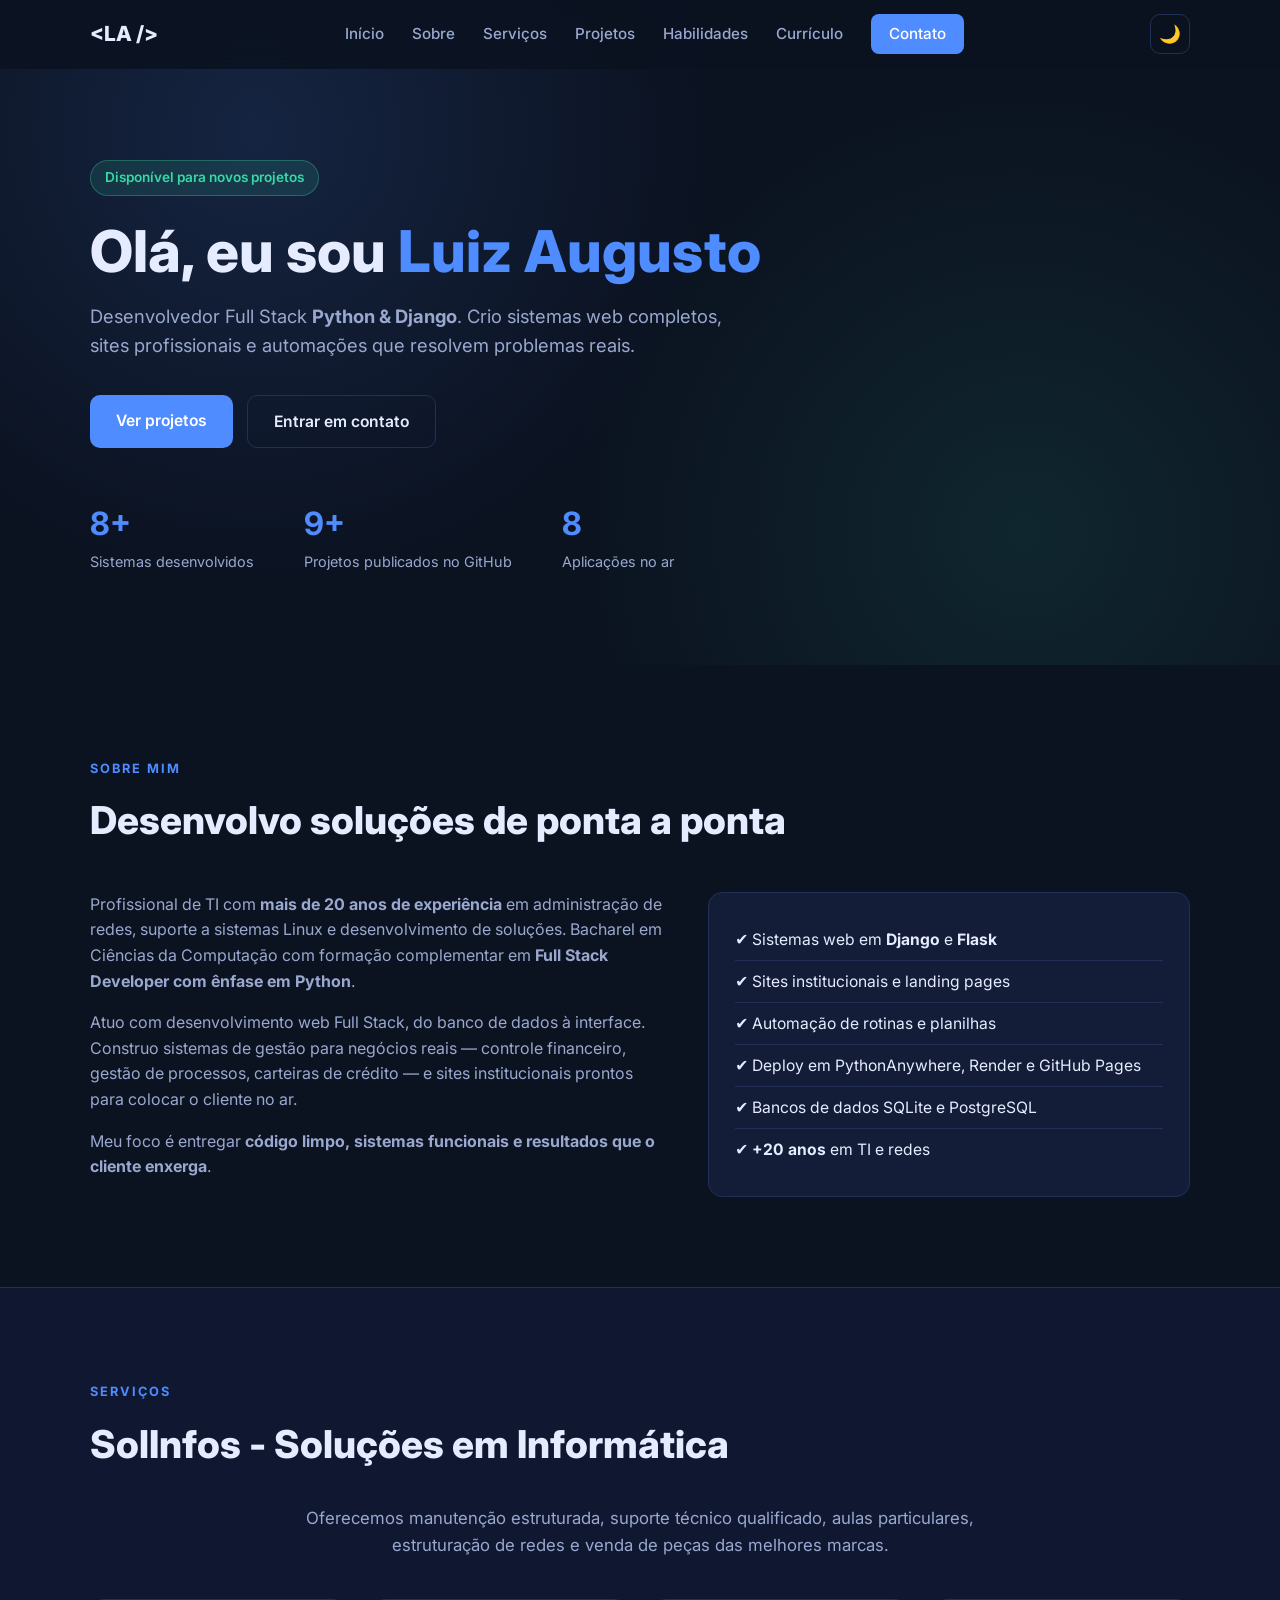
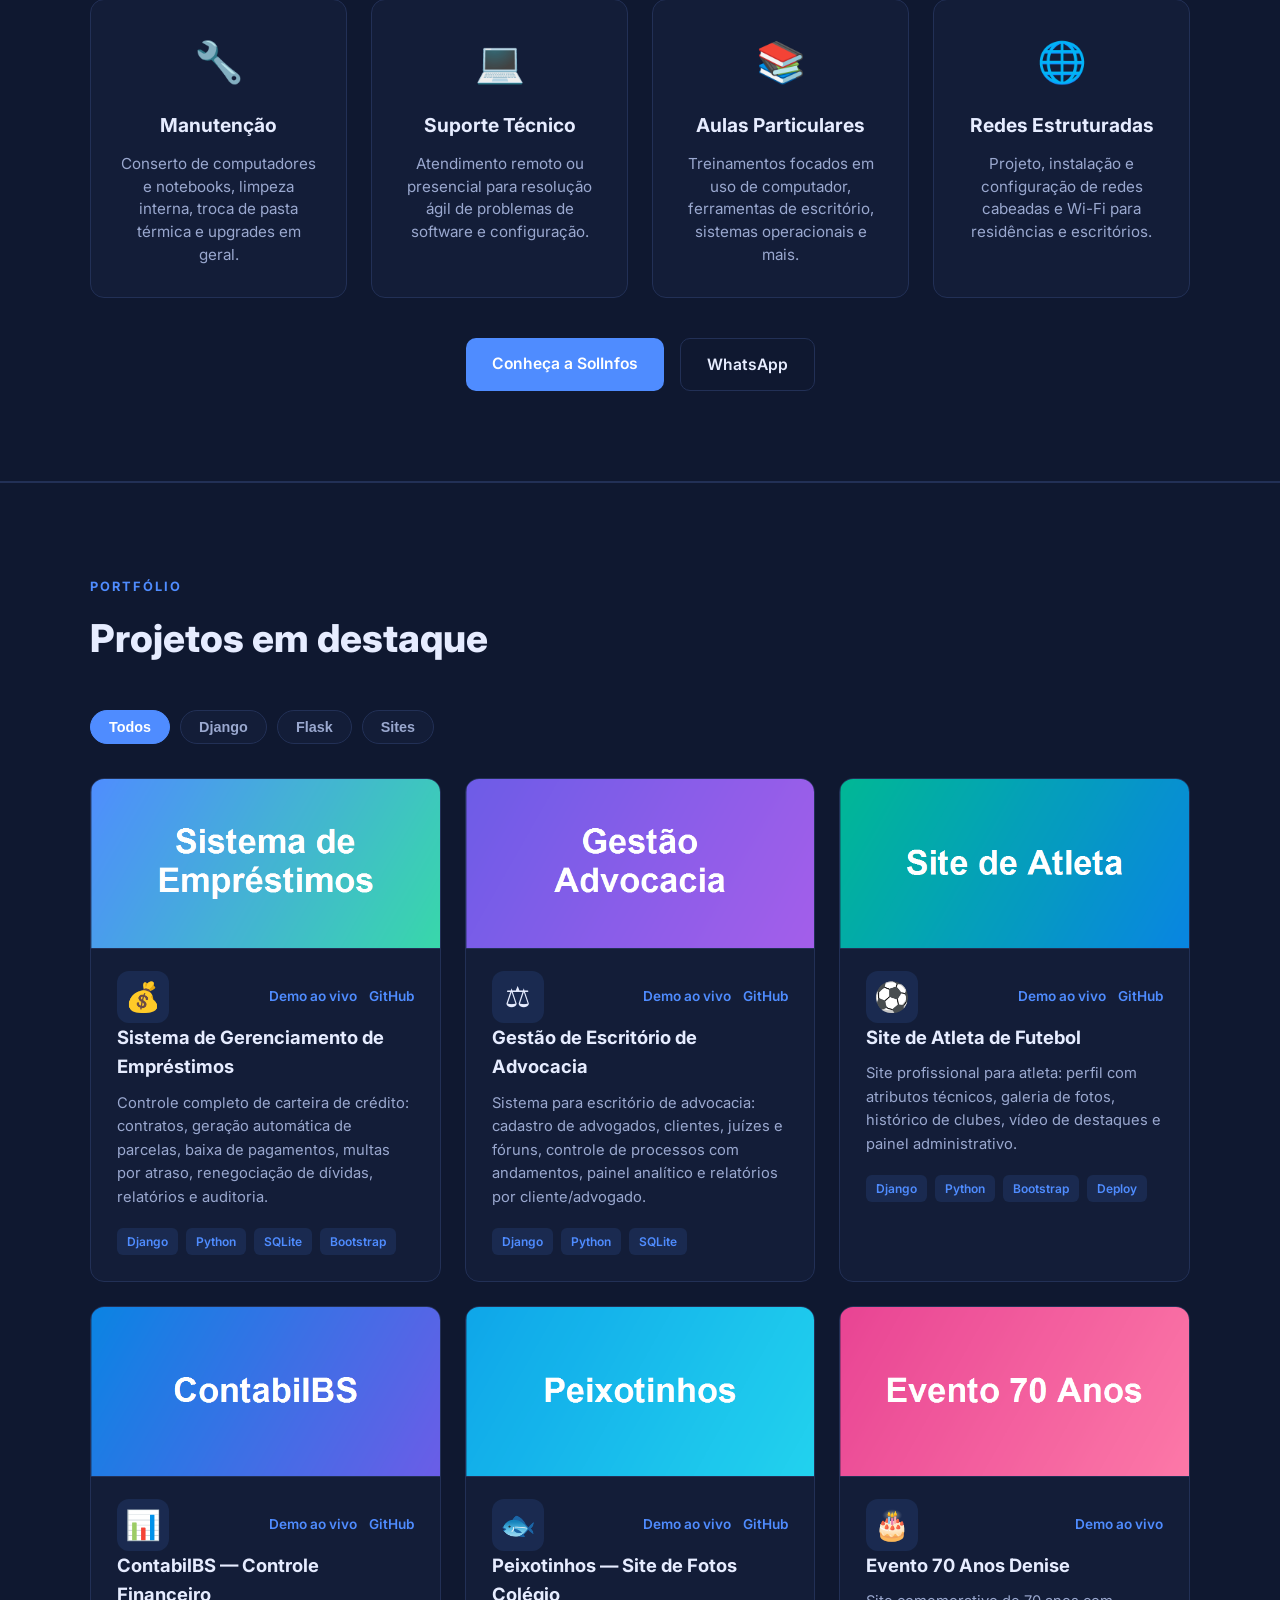
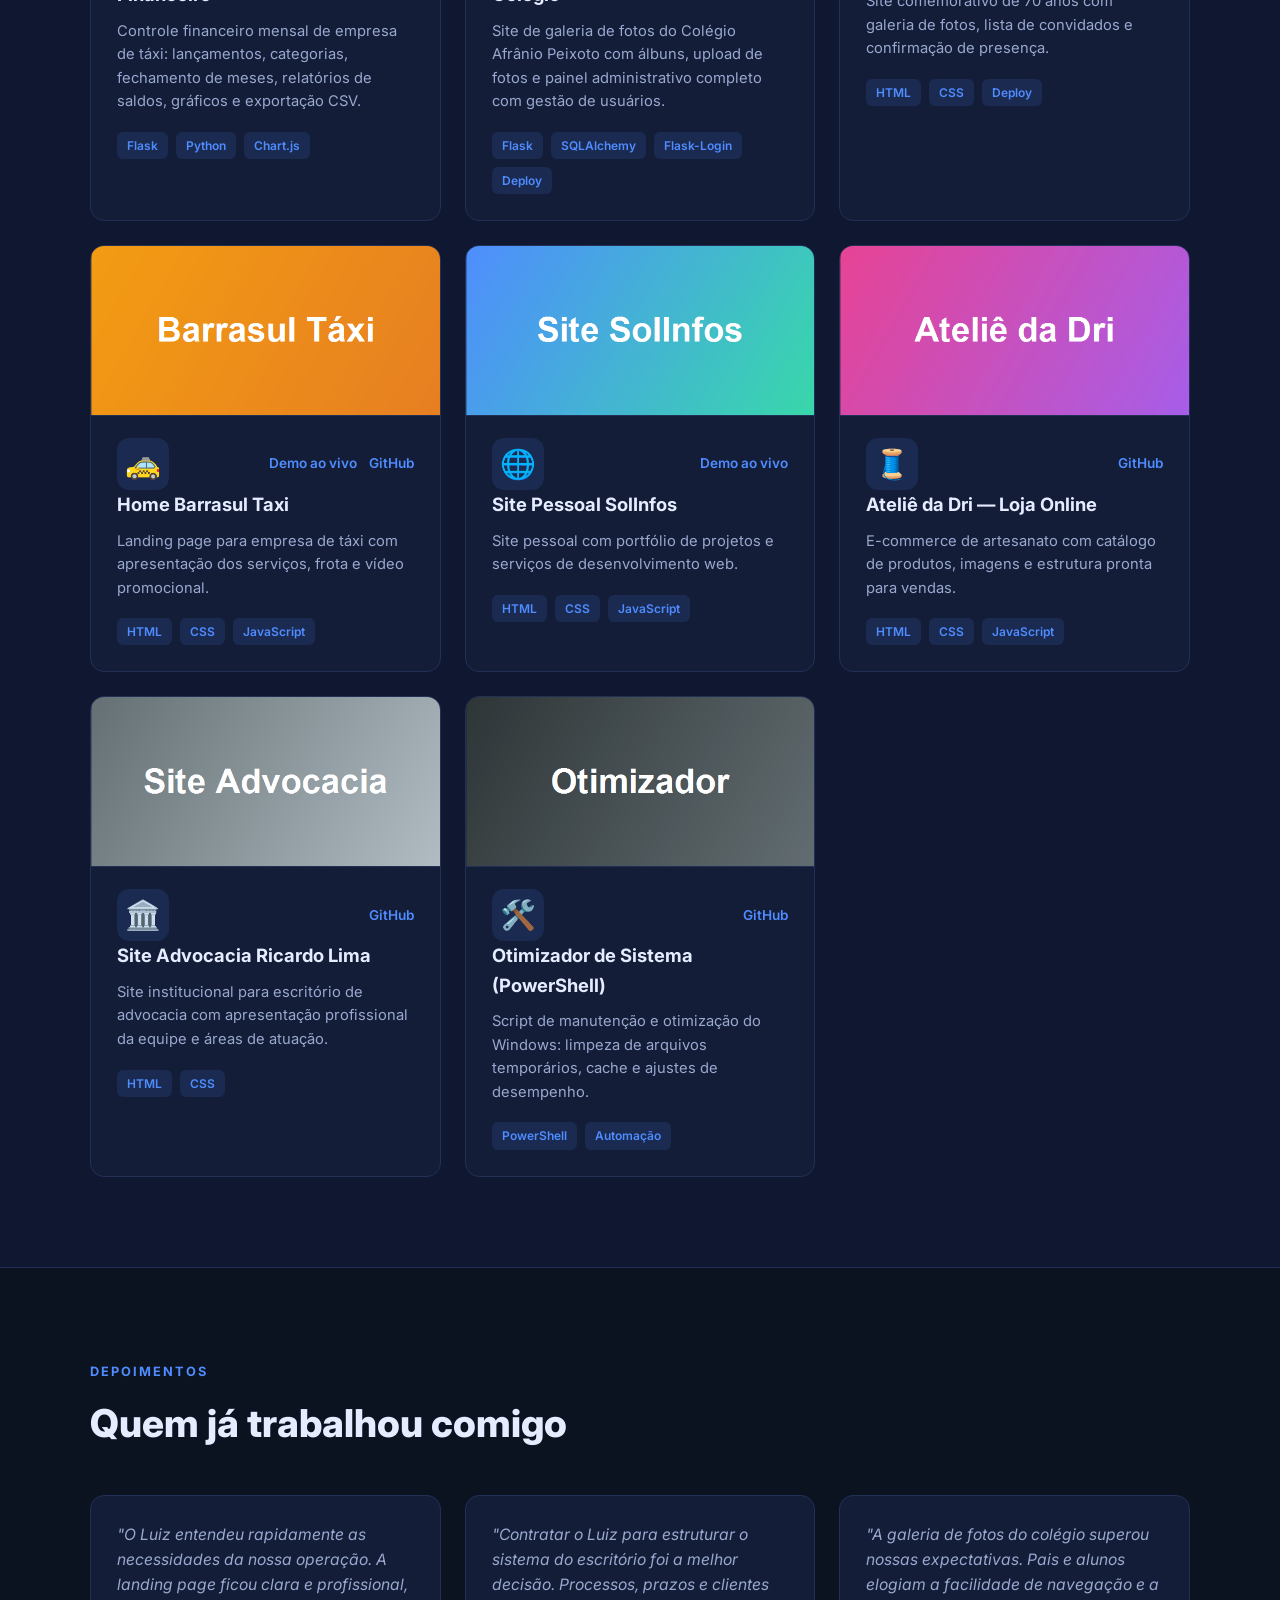
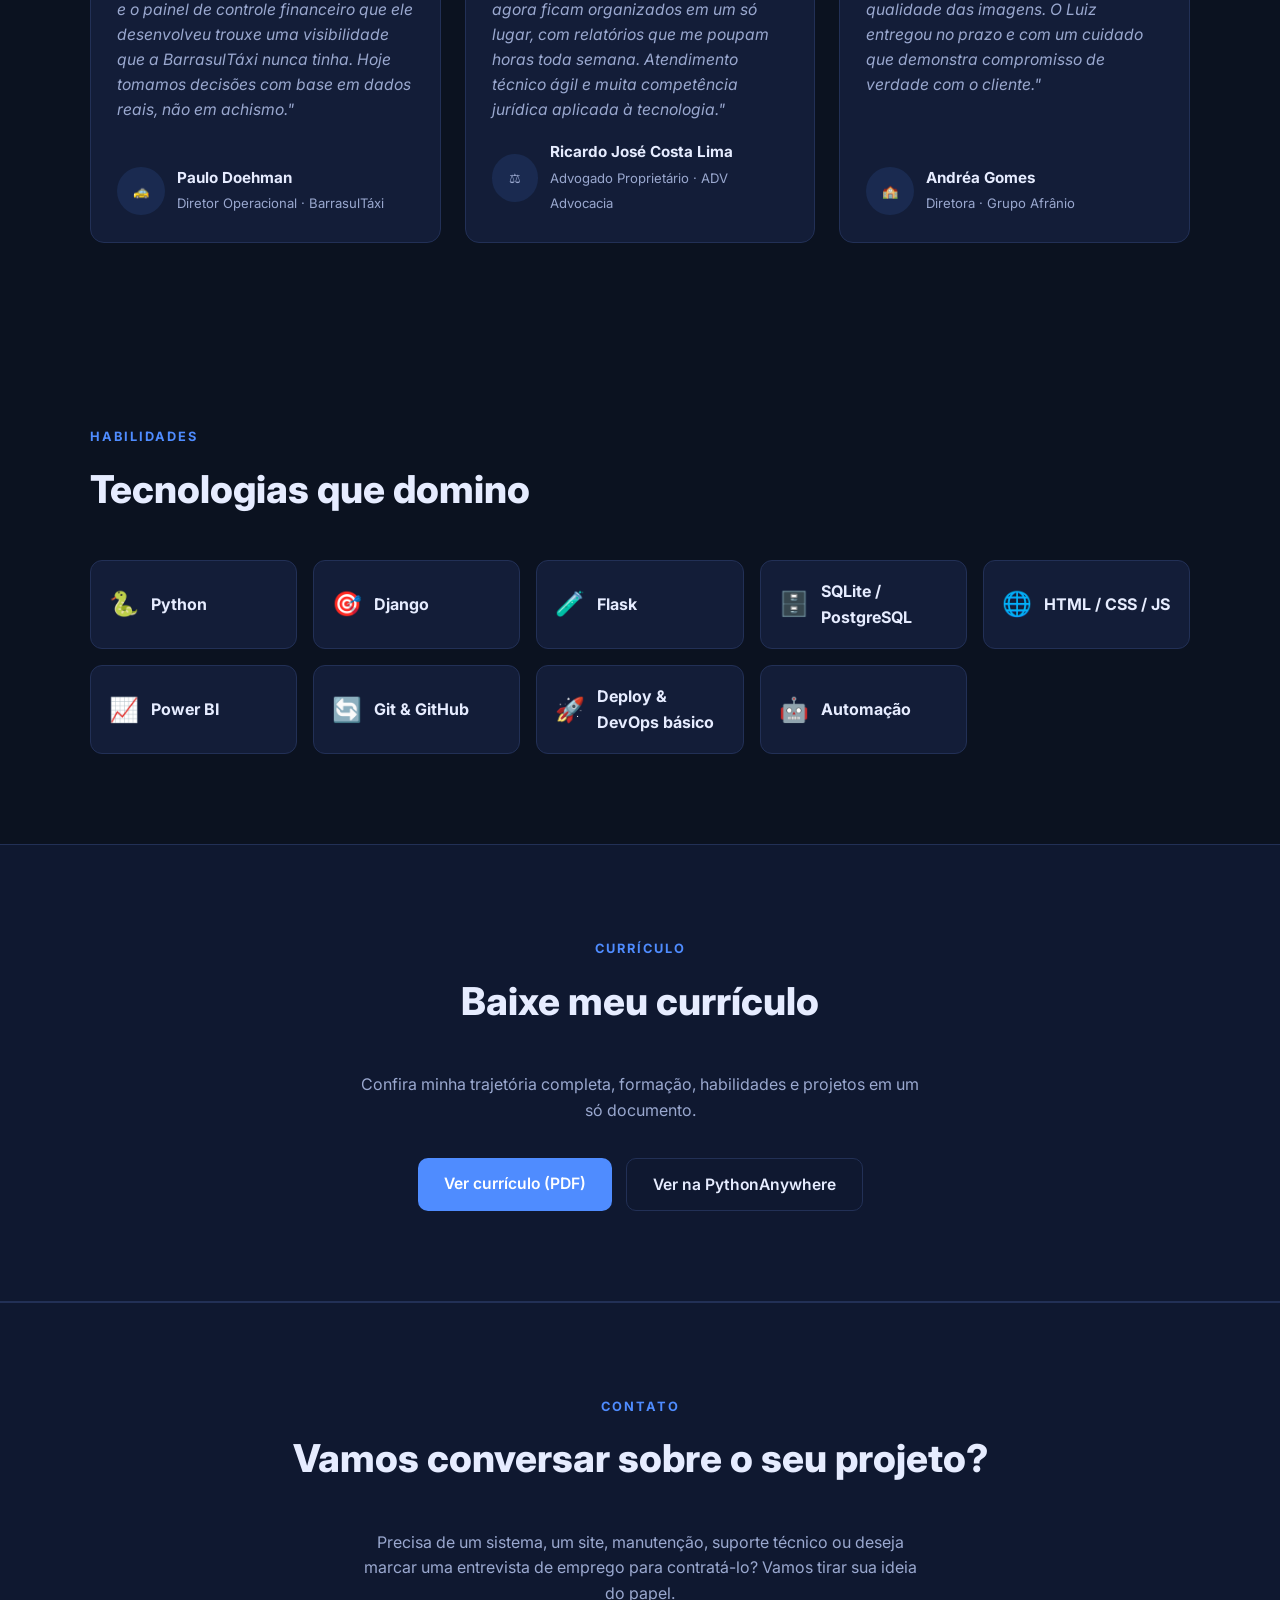
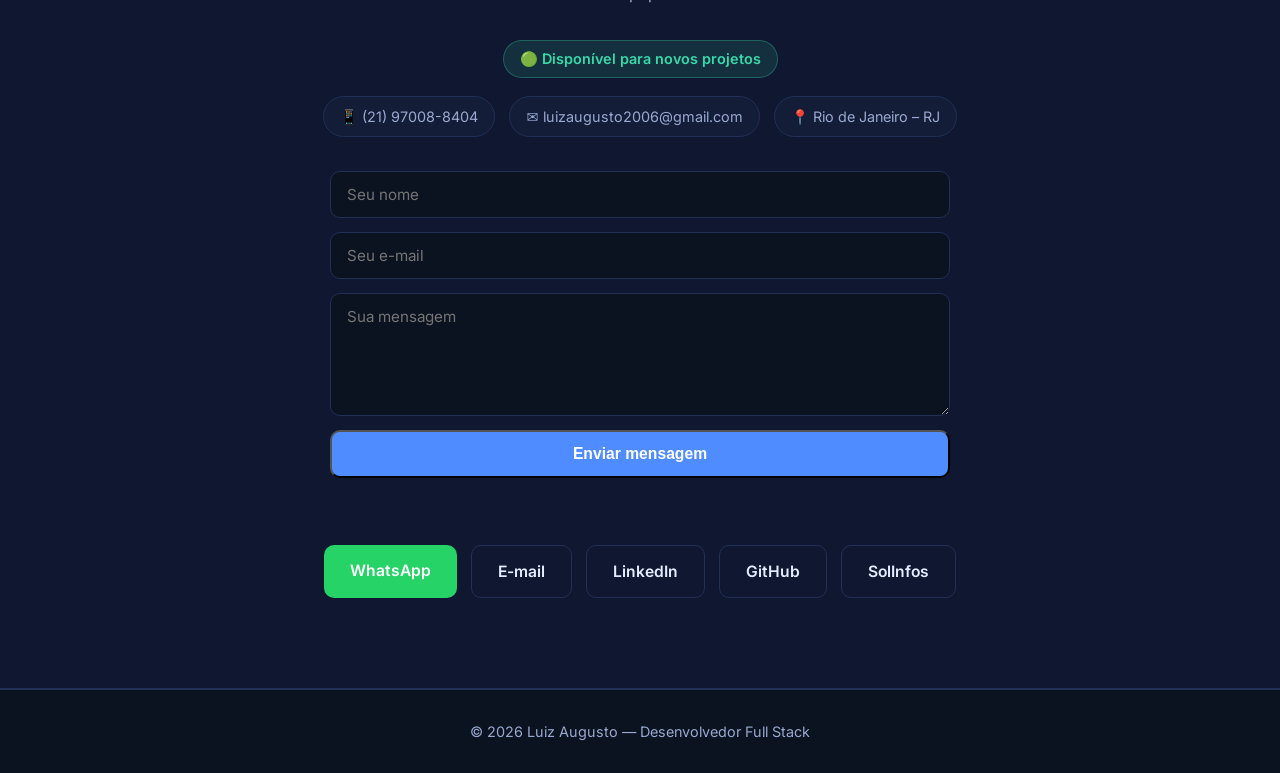
==== index.html @ 5a85da7b "Otimiza title com Portfolio e prepara meta de verificacao do Google" ====
﻿<!DOCTYPE html>
<html lang="pt-BR">
<head>
  <meta charset="UTF-8">
  <meta name="viewport" content="width=device-width, initial-scale=1.0">
  <title>Luiz Augusto — Portfólio | Desenvolvedor Full Stack</title>
  <meta name="description" content="Portfólio de Luiz Augusto, desenvolvedor Full Stack Python/Django. Sistemas web, sites e automação.">
  <meta name="theme-color" content="#0b1220">
  <meta name="google-site-verification" content="COLE_AQUI_SEU_CODIGO">
  <meta property="og:type" content="website">
  <meta property="og:title" content="Luiz Augusto — Desenvolvedor Full Stack">
  <meta property="og:description" content="Desenvolvedor Full Stack Python &amp; Django. Sistemas web, sites e automação.">
  <meta property="og:url" content="https://luizaugusto2006.github.io/">
  <meta property="og:image" content="https://luizaugusto2006.github.io/img/og-image.png">
  <meta property="og:image:width" content="1200">
  <meta property="og:image:height" content="630">
  <meta name="twitter:card" content="summary_large_image">
  <meta name="twitter:title" content="Luiz Augusto — Desenvolvedor Full Stack">
  <meta name="twitter:description" content="Desenvolvedor Full Stack Python &amp; Django. Sistemas web, sites e automação.">
  <meta name="twitter:image" content="https://luizaugusto2006.github.io/img/og-image.png">
  <link rel="preconnect" href="https://fonts.googleapis.com">
  <link rel="preconnect" href="https://fonts.gstatic.com" crossorigin>
  <link href="https://fonts.googleapis.com/css2?family=Inter:wght@400;500;600;700;800&display=swap" rel="stylesheet">
  <link rel="stylesheet" href="css/style.css">
  <link rel="icon" href="data:image/svg+xml,<svg xmlns='http://www.w3.org/2000/svg' viewBox='0 0 100 100'><text y='.9em' font-size='90'>👨‍💻</text></svg>">
  <script>
    (function () {
      document.documentElement.classList.add('js');
      var t = localStorage.getItem('tema');
      if (t === 'light') document.documentElement.setAttribute('data-theme', 'light');
    })();
  </script>
  <script type="application/ld+json">
  {
    "@context": "https://schema.org",
    "@type": "Person",
    "name": "Luiz Augusto",
    "jobTitle": "Desenvolvedor Full Stack Python/Django",
    "url": "https://luizaugusto2006.github.io/",
    "image": "https://luizaugusto2006.github.io/img/og-image.png",
    "email": "mailto:luizaugusto2006@gmail.com",
    "sameAs": [
      "https://github.com/luizaugusto2006",
      "https://www.linkedin.com/in/SEU_LINKEDIN",
      "https://www.solinfos.com.br"
    ],
    "description": "Desenvolvedor Full Stack Python/Django com mais de 20 anos de experiência em TI. Sistemas web, sites e automação."
  }
  </script>
</head>
<body>
  <a class="skip-link" href="#inicio">Pular para o conteúdo</a>

  <!-- NAVBAR -->
  <header class="navbar" id="navbar">
    <div class="container nav-inner">
      <a href="#inicio" class="logo">&lt;LA /&gt;</a>
      <nav class="nav-links" id="navLinks">
        <a href="#inicio">Início</a>
        <a href="#sobre">Sobre</a>
        <a href="#servicos">Serviços</a>
        <a href="#projetos">Projetos</a>
        <a href="#habilidades">Habilidades</a>
        <a href="#curriculo">Currículo</a>
        <a href="#contato" class="nav-cta">Contato</a>
      </nav>
        <button class="theme-toggle" id="themeToggle" aria-label="Alternar tema" title="Alternar tema claro/escuro">🌙</button>
        <button class="menu-toggle" id="menuToggle" aria-label="Abrir menu">
          <span></span><span></span><span></span>
        </button>
    </div>
  </header>

  <!-- HERO -->
  <section class="hero" id="inicio">
    <div class="container hero-inner">
      <div class="hero-badge">Disponível para novos projetos</div>
      <h1>Olá, eu sou <span class="highlight">Luiz Augusto</span></h1>
      <p class="hero-sub">Desenvolvedor Full Stack <strong>Python &amp; Django</strong>. Crio sistemas web completos, sites profissionais e automações que resolvem problemas reais.</p>
      <div class="hero-actions">
        <a href="#projetos" class="btn btn-primary">Ver projetos</a>
        <a href="#contato" class="btn btn-outline">Entrar em contato</a>
      </div>
      <div class="hero-stats">
        <div class="stat"><strong>8+</strong><span>Sistemas desenvolvidos</span></div>
        <div class="stat"><strong>9+</strong><span>Projetos publicados no GitHub</span></div>
        <div class="stat"><strong>8</strong><span>Aplicações no ar</span></div>
      </div>
    </div>
  </section>

  <!-- SOBRE -->
  <section class="section reveal" id="sobre">
    <div class="container">
      <span class="section-tag">Sobre mim</span>
      <h2 class="section-title">Desenvolvo soluções de ponta a ponta</h2>
      <div class="sobre-grid">
        <div>
          <p>Profissional de TI com <strong>mais de 20 anos de experiência</strong> em administração de redes, suporte a sistemas Linux e desenvolvimento de soluções. Bacharel em Ciências da Computação com formação complementar em <strong>Full Stack Developer com ênfase em Python</strong>.</p>
          <p>Atuo com desenvolvimento web Full Stack, do banco de dados à interface. Construo sistemas de gestão para negócios reais — controle financeiro, gestão de processos, carteiras de crédito — e sites institucionais prontos para colocar o cliente no ar.</p>
          <p>Meu foco é entregar <strong>código limpo, sistemas funcionais e resultados que o cliente enxerga</strong>.</p>
        </div>
        <ul class="sobre-lista">
          <li>✔️ Sistemas web em <strong>Django</strong> e <strong>Flask</strong></li>
          <li>✔️ Sites institucionais e landing pages</li>
          <li>✔️ Automação de rotinas e planilhas</li>
          <li>✔️ Deploy em PythonAnywhere, Render e GitHub Pages</li>
          <li>✔️ Bancos de dados SQLite e PostgreSQL</li>
          <li>✔️ <strong>+20 anos</strong> em TI e redes</li>
        </ul>
      </div>
    </div>
  </section>

  <!-- SERVIÇOS -->
  <section class="section section-dark reveal" id="servicos">
    <div class="container">
      <span class="section-tag">Serviços</span>
      <h2 class="section-title">SolInfos - Soluções em Informática</h2>
      <p class="servicos-subtitle">Oferecemos manutenção estruturada, suporte técnico qualificado, aulas particulares, estruturação de redes e venda de peças das melhores marcas.</p>
      <div class="servicos-grid">
        <div class="servico-card">
          <span class="servico-icon">🔧</span>
          <h3>Manutenção</h3>
          <p>Conserto de computadores e notebooks, limpeza interna, troca de pasta térmica e upgrades em geral.</p>
        </div>
        <div class="servico-card">
          <span class="servico-icon">💻</span>
          <h3>Suporte Técnico</h3>
          <p>Atendimento remoto ou presencial para resolução ágil de problemas de software e configuração.</p>
        </div>
        <div class="servico-card">
          <span class="servico-icon">📚</span>
          <h3>Aulas Particulares</h3>
          <p>Treinamentos focados em uso de computador, ferramentas de escritório, sistemas operacionais e mais.</p>
        </div>
        <div class="servico-card">
          <span class="servico-icon">🌐</span>
          <h3>Redes Estruturadas</h3>
          <p>Projeto, instalação e configuração de redes cabeadas e Wi-Fi para residências e escritórios.</p>
        </div>
      </div>
      <div class="servicos-cta">
        <a href="https://www.solinfos.com.br" target="_blank" rel="noopener" class="btn btn-primary">Conheça a SolInfos</a>
        <a href="https://wa.me/5521970088404" target="_blank" rel="noopener" class="btn btn-outline">WhatsApp</a>
      </div>
    </div>
  </section>

  <!-- PROJETOS -->
  <section class="section section-dark reveal" id="projetos">
    <div class="container">
      <span class="section-tag">Portfólio</span>
      <h2 class="section-title">Projetos em destaque</h2>
      <div class="filtros" id="filtros">
        <button class="filtro ativo" data-filtro="todos">Todos</button>
        <button class="filtro" data-filtro="django">Django</button>
        <button class="filtro" data-filtro="flask">Flask</button>
        <button class="filtro" data-filtro="site">Sites</button>
      </div>

      <div class="projetos-grid">

        <article class="card" data-categorias="django">
          <img class="card-thumb" src="img/projetos/emprestimos.png" alt="Sistema de Gerenciamento de Empréstimos" loading="lazy">
          <div class="card-top">
            <span class="card-icon">💰</span>
            <div class="card-links">
              <a href="http://solinfos.pythonanywhere.com/" target="_blank" rel="noopener" title="Ver no ar">Demo ao vivo</a>
              <a href="https://github.com/luizaugusto2006/sistema_emprestimos" target="_blank" rel="noopener" title="GitHub">GitHub</a>
            </div>
          </div>
          <h3>Sistema de Gerenciamento de Empréstimos</h3>
          <p>Controle completo de carteira de crédito: contratos, geração automática de parcelas, baixa de pagamentos, multas por atraso, renegociação de dívidas, relatórios e auditoria.</p>
          <div class="tags"><span>Django</span><span>Python</span><span>SQLite</span><span>Bootstrap</span></div>
        </article>

        <article class="card" data-categorias="django">
          <img class="card-thumb" src="img/projetos/adv.png" alt="Gestão de Escritório de Advocacia" loading="lazy">
          <div class="card-top">
            <span class="card-icon">⚖️</span>
            <div class="card-links">
              <a href="https://advrl.pythonanywhere.com/dashboard/" target="_blank" rel="noopener" title="Ver no ar">Demo ao vivo</a>
              <a href="https://github.com/luizaugusto2006/Adv-RicardoLima" target="_blank" rel="noopener" title="GitHub">GitHub</a>
            </div>
          </div>
          <h3>Gestão de Escritório de Advocacia</h3>
          <p>Sistema para escritório de advocacia: cadastro de advogados, clientes, juízes e fóruns, controle de processos com andamentos, painel analítico e relatórios por cliente/advogado.</p>
          <div class="tags"><span>Django</span><span>Python</span><span>SQLite</span></div>
        </article>

        <article class="card" data-categorias="django site">
          <img class="card-thumb" src="img/projetos/atleta.png" alt="Site de Atleta de Futebol" loading="lazy">
          <div class="card-top">
            <span class="card-icon">⚽</span>
            <div class="card-links">
              <a href="https://luizatleta.pythonanywhere.com/" target="_blank" rel="noopener" title="Ver no ar">Demo ao vivo</a>
              <a href="https://github.com/luizaugusto2006/site_atleta" target="_blank" rel="noopener" title="GitHub">GitHub</a>
            </div>
          </div>
          <h3>Site de Atleta de Futebol</h3>
          <p>Site profissional para atleta: perfil com atributos técnicos, galeria de fotos, histórico de clubes, vídeo de destaques e painel administrativo.</p>
          <div class="tags"><span>Django</span><span>Python</span><span>Bootstrap</span><span>Deploy</span></div>
        </article>

        <article class="card" data-categorias="flask">
          <img class="card-thumb" src="img/projetos/contabilbs.png" alt="ContabilBS — Controle Financeiro" loading="lazy">
          <div class="card-top">
            <span class="card-icon">📊</span>
            <div class="card-links">
              <a href="https://barrasultaxi.pythonanywhere.com/" target="_blank" rel="noopener" title="Ver no ar">Demo ao vivo</a>
              <a href="https://github.com/luizaugusto2006/ContabilBS" target="_blank" rel="noopener" title="GitHub">GitHub</a>
            </div>
          </div>
          <h3>ContabilBS — Controle Financeiro</h3>
          <p>Controle financeiro mensal de empresa de táxi: lançamentos, categorias, fechamento de meses, relatórios de saldos, gráficos e exportação CSV.</p>
          <div class="tags"><span>Flask</span><span>Python</span><span>Chart.js</span></div>
        </article>

        <article class="card" data-categorias="flask site">
          <img class="card-thumb" src="img/projetos/peixotinhos.png" alt="Peixotinhos — Site de Fotos do Colégio" loading="lazy">
          <div class="card-top">
            <span class="card-icon">🐟</span>
            <div class="card-links">
              <a href="https://peixotinhos.pythonanywhere.com" target="_blank" rel="noopener" title="Ver no ar">Demo ao vivo</a>
              <a href="https://github.com/luizaugusto2006/Peixotinhos" target="_blank" rel="noopener" title="GitHub">GitHub</a>
            </div>
          </div>
          <h3>Peixotinhos — Site de Fotos Colégio</h3>
          <p>Site de galeria de fotos do Colégio Afrânio Peixoto com álbuns, upload de fotos e painel administrativo completo com gestão de usuários.</p>
          <div class="tags"><span>Flask</span><span>SQLAlchemy</span><span>Flask-Login</span><span>Deploy</span></div>
        </article>

        <article class="card" data-categorias="site">
          <img class="card-thumb" src="img/projetos/denise.png" alt="Evento 70 Anos Denise" loading="lazy">
          <div class="card-top">
            <span class="card-icon">🎂</span>
            <div class="card-links">
              <a href="https://denise70anos.pythonanywhere.com" target="_blank" rel="noopener" title="Ver no ar">Demo ao vivo</a>
            </div>
          </div>
          <h3>Evento 70 Anos Denise</h3>
          <p>Site comemorativo de 70 anos com galeria de fotos, lista de convidados e confirmação de presença.</p>
          <div class="tags"><span>HTML</span><span>CSS</span><span>Deploy</span></div>
        </article>

        <article class="card" data-categorias="site">
          <img class="card-thumb" src="img/projetos/barrasul.png" alt="Home Barrasul Taxi" loading="lazy">
          <div class="card-top">
            <span class="card-icon">🚕</span>
            <div class="card-links">
              <a href="https://www.barrasultaxi.com.br" target="_blank" rel="noopener" title="Ver no ar">Demo ao vivo</a>
              <a href="https://github.com/luizaugusto2006/Home-Barrasul" target="_blank" rel="noopener" title="GitHub">GitHub</a>
            </div>
          </div>
          <h3>Home Barrasul Taxi</h3>
          <p>Landing page para empresa de táxi com apresentação dos serviços, frota e vídeo promocional.</p>
          <div class="tags"><span>HTML</span><span>CSS</span><span>JavaScript</span></div>
        </article>

        <article class="card" data-categorias="site">
          <img class="card-thumb" src="img/projetos/solinfos.png" alt="Site Pessoal SolInfos" loading="lazy">
          <div class="card-top">
            <span class="card-icon">🌐</span>
            <div class="card-links">
              <a href="https://www.solinfos.com.br" target="_blank" rel="noopener" title="Ver no ar">Demo ao vivo</a>
            </div>
          </div>
          <h3>Site Pessoal SolInfos</h3>
          <p>Site pessoal com portfólio de projetos e serviços de desenvolvimento web.</p>
          <div class="tags"><span>HTML</span><span>CSS</span><span>JavaScript</span></div>
        </article>

        <article class="card" data-categorias="site">
          <img class="card-thumb" src="img/projetos/atelie.png" alt="Ateliê da Dri — Loja Online" loading="lazy">
          <div class="card-top">
            <span class="card-icon">🧵</span>
            <div class="card-links">
              <a href="https://github.com/luizaugusto2006/Atelie-da-Dri" target="_blank" rel="noopener" title="GitHub">GitHub</a>
            </div>
          </div>
          <h3>Ateliê da Dri — Loja Online</h3>
          <p>E-commerce de artesanato com catálogo de produtos, imagens e estrutura pronta para vendas.</p>
          <div class="tags"><span>HTML</span><span>CSS</span><span>JavaScript</span></div>
        </article>

        <article class="card" data-categorias="site">
          <img class="card-thumb" src="img/projetos/advocacia-site.png" alt="Site Advocacia Ricardo Lima" loading="lazy">
          <div class="card-top">
            <span class="card-icon">🏛️</span>
            <div class="card-links">
              <a href="https://github.com/luizaugusto2006/Site-Advocacia" target="_blank" rel="noopener" title="GitHub">GitHub</a>
            </div>
          </div>
          <h3>Site Advocacia Ricardo Lima</h3>
          <p>Site institucional para escritório de advocacia com apresentação profissional da equipe e áreas de atuação.</p>
          <div class="tags"><span>HTML</span><span>CSS</span></div>
        </article>

        <article class="card" data-categorias="site">
          <img class="card-thumb" src="img/projetos/otimizador.png" alt="Otimizador de Sistema (PowerShell)" loading="lazy">
          <div class="card-top">
            <span class="card-icon">🛠️</span>
            <div class="card-links">
              <a href="https://github.com/luizaugusto2006/Otimizador" target="_blank" rel="noopener" title="GitHub">GitHub</a>
            </div>
          </div>
          <h3>Otimizador de Sistema (PowerShell)</h3>
          <p>Script de manutenção e otimização do Windows: limpeza de arquivos temporários, cache e ajustes de desempenho.</p>
          <div class="tags"><span>PowerShell</span><span>Automação</span></div>
        </article>

      </div>
    </div>
  </section>

  <!-- DEPOIMENTOS -->
  <section class="section reveal" id="depoimentos">
    <div class="container">
      <span class="section-tag">Depoimentos</span>
      <h2 class="section-title">Quem já trabalhou comigo</h2>
      <div class="depoimentos-grid">
        <div class="depoimento-card">
          <p class="depoimento-text">"O Luiz entendeu rapidamente as necessidades da nossa operação. A landing page ficou clara e profissional, e o painel de controle financeiro que ele desenvolveu trouxe uma visibilidade que a BarrasulTáxi nunca tinha. Hoje tomamos decisões com base em dados reais, não em achismo."</p>
          <div class="depoimento-autor">
            <span class="depoimento-avatar">🚕</span>
            <div><strong>Paulo Doehman</strong><span>Diretor Operacional · BarrasulTáxi</span></div>
          </div>
        </div>
        <div class="depoimento-card">
          <p class="depoimento-text">"Contratar o Luiz para estruturar o sistema do escritório foi a melhor decisão. Processos, prazos e clientes agora ficam organizados em um só lugar, com relatórios que me poupam horas toda semana. Atendimento técnico ágil e muita competência jurídica aplicada à tecnologia."</p>
          <div class="depoimento-autor">
            <span class="depoimento-avatar">⚖️</span>
            <div><strong>Ricardo José Costa Lima</strong><span>Advogado Proprietário · ADV Advocacia</span></div>
          </div>
        </div>
        <div class="depoimento-card">
          <p class="depoimento-text">"A galeria de fotos do colégio superou nossas expectativas. Pais e alunos elogiam a facilidade de navegação e a qualidade das imagens. O Luiz entregou no prazo e com um cuidado que demonstra compromisso de verdade com o cliente."</p>
          <div class="depoimento-autor">
            <span class="depoimento-avatar">🏫</span>
            <div><strong>Andréa Gomes</strong><span>Diretora · Grupo Afrânio</span></div>
          </div>
        </div>
      </div>
    </div>
  </section>

  <!-- HABILIDADES -->
  <section class="section reveal" id="habilidades">
    <div class="container">
      <span class="section-tag">Habilidades</span>
      <h2 class="section-title">Tecnologias que domino</h2>
      <div class="skills-grid">
        <div class="skill-item"><span class="skill-icon">🐍</span><strong>Python</strong></div>
        <div class="skill-item"><span class="skill-icon">🎯</span><strong>Django</strong></div>
        <div class="skill-item"><span class="skill-icon">🧪</span><strong>Flask</strong></div>
        <div class="skill-item"><span class="skill-icon">🗄️</span><strong>SQLite / PostgreSQL</strong></div>
        <div class="skill-item"><span class="skill-icon">🌐</span><strong>HTML / CSS / JS</strong></div>
        <div class="skill-item"><span class="skill-icon">📈</span><strong>Power BI</strong></div>
        <div class="skill-item"><span class="skill-icon">🔄</span><strong>Git &amp; GitHub</strong></div>
        <div class="skill-item"><span class="skill-icon">🚀</span><strong>Deploy &amp; DevOps básico</strong></div>
        <div class="skill-item"><span class="skill-icon">🤖</span><strong>Automação</strong></div>
      </div>
    </div>
  </section>

  <!-- CURRÍCULO -->
  <section class="section section-dark reveal" id="curriculo">
    <div class="container contato-inner">
      <span class="section-tag">Currículo</span>
      <h2 class="section-title">Baixe meu currículo</h2>
      <p class="contato-text">Confira minha trajetória completa, formação, habilidades e projetos em um só documento.</p>
      <div class="contato-buttons">
        <a class="btn btn-primary" href="curriculo/Curriculo_Luiz_Augusto_2026.pdf" target="_blank" rel="noopener">Ver currículo (PDF)</a>
        <a class="btn btn-outline" href="https://portifolioluizaugusto.pythonanywhere.com/curriculo/Curriculo_Luiz_Augusto_2026.pdf" target="_blank" rel="noopener">Ver na PythonAnywhere</a>
      </div>
    </div>
  </section>

  <!-- CONTATO -->
  <section class="section section-dark reveal" id="contato">
    <div class="container contato-inner">
      <span class="section-tag">Contato</span>
      <h2 class="section-title">Vamos conversar sobre o seu projeto?</h2>
      <p class="contato-text">Precisa de um sistema, um site, manutenção, suporte técnico ou deseja marcar uma entrevista de emprego para contratá-lo? Vamos tirar sua ideia do papel.</p>
      <div class="contato-extra">
        <span class="disponivel">🟢 Disponível para novos projetos</span>
        <ul class="contato-chips">
          <li>📱 <a href="https://wa.me/5521970088404">(21) 97008-8404</a></li>
          <li>✉️ <a href="mailto:luizaugusto2006@gmail.com">luizaugusto2006@gmail.com</a></li>
          <li>📍 Rio de Janeiro – RJ</li>
        </ul>
      </div>
      <form id="formContato" class="contato-form" action="https://formspree.io/f/xbgjjekp" method="POST">
        <input type="hidden" name="_subject" value="Contato via Portfólio">
        <input type="text" name="_gotcha" tabindex="-1" autocomplete="off" aria-hidden="true" style="position:absolute;left:-9999px">
        <div class="form-row">
          <input type="text" name="nome" placeholder="Seu nome" required>
          <input type="email" name="email" placeholder="Seu e-mail" required>
        </div>
        <textarea name="mensagem" placeholder="Sua mensagem" rows="5" required></textarea>
        <button type="submit" class="btn btn-primary">Enviar mensagem</button>
        <p id="formStatus" class="form-status" role="status" aria-live="polite"></p>
      </form>
      <div class="contato-buttons">
        <a class="btn btn-primary btn-whatsapp" href="https://wa.me/5521970088404" target="_blank" rel="noopener">WhatsApp</a>
        <a class="btn btn-outline" href="mailto:luizaugusto2006@gmail.com">E-mail</a>
        <a class="btn btn-outline" href="https://www.linkedin.com/in/SEU_LINKEDIN" target="_blank" rel="noopener">LinkedIn</a>
        <a class="btn btn-outline" href="https://github.com/luizaugusto2006" target="_blank" rel="noopener">GitHub</a>
        <a class="btn btn-outline" href="https://www.solinfos.com.br" target="_blank" rel="noopener">SolInfos</a>
      </div>
    </div>
  </section>

  <footer class="footer">
    <div class="container">
      <p>© <span id="ano"></span> Luiz Augusto — Desenvolvedor Full Stack</p>
    </div>
  </footer>

  <div class="scroll-progress" id="scrollProgress"></div>
  <button class="back-to-top" id="backToTop" aria-label="Voltar ao topo">↑</button>
  <script src="js/script.js"></script>
</body>
</html>
---- css/style.css ----
:root {
  --bg: #0b1220;
  --bg-alt: #0f1830;
  --bg-card: #131d38;
  --border: #223056;
  --text: #e6ecff;
  --text-dim: #9aa8cf;
  --primary: #4f8cff;
  --primary-dark: #3a6fe0;
  --accent: #38d9a9;
  --radius: 14px;
}

* {
  margin: 0;
  padding: 0;
  box-sizing: border-box;
}

/* ACESSIBILIDADE */
.skip-link {
  position: absolute;
  left: -9999px;
  top: 0;
  background: var(--primary);
  color: #fff;
  padding: 10px 16px;
  border-radius: 0 0 8px 0;
  z-index: 100;
  text-decoration: none;
}

.skip-link:focus {
  left: 0;
}

a:focus-visible,
button:focus-visible,
input:focus-visible,
textarea:focus-visible,
.theme-toggle:focus-visible {
  outline: 2px solid var(--accent);
  outline-offset: 2px;
}

/* ANIMAÇÃO DE ENTRADA */
.reveal {
  opacity: 1;
}

html.js .reveal {
  opacity: 0;
  transform: translateY(24px);
  transition: opacity 0.6s ease, transform 0.6s ease;
}

html.js .reveal.visible {
  opacity: 1;
  transform: none;
}

html {
  scroll-behavior: smooth;
}

body {
  font-family: 'Inter', system-ui, -apple-system, sans-serif;
  background: var(--bg);
  color: var(--text);
  line-height: 1.6;
}

.container {
  width: min(1100px, 90%);
  margin: 0 auto;
}

.highlight {
  color: var(--primary);
}

/* NAVBAR */
.navbar {
  position: fixed;
  top: 0;
  left: 0;
  right: 0;
  z-index: 50;
  background: rgba(11, 18, 32, 0.85);
  backdrop-filter: blur(10px);
  border-bottom: 1px solid transparent;
  transition: border-color 0.3s;
}

.navbar.scrolled {
  border-bottom-color: var(--border);
}

.nav-inner {
  display: flex;
  align-items: center;
  justify-content: space-between;
  height: 68px;
}

.logo {
  font-size: 1.3rem;
  font-weight: 800;
  color: var(--text);
  text-decoration: none;
}

.logo:hover {
  color: var(--primary);
}

.nav-links {
  display: flex;
  gap: 28px;
  align-items: center;
}

.nav-links a {
  color: var(--text-dim);
  text-decoration: none;
  font-size: 0.95rem;
  font-weight: 500;
  transition: color 0.2s;
}

.nav-links a:hover {
  color: var(--text);
}

.nav-links .nav-cta {
  color: #fff;
  background: var(--primary);
  padding: 8px 18px;
  border-radius: 8px;
}

.nav-links .nav-cta:hover {
  background: var(--primary-dark);
}

.menu-toggle {
  display: none;
  flex-direction: column;
  gap: 5px;
  background: none;
  border: none;
  cursor: pointer;
}

.menu-toggle span {
  width: 24px;
  height: 2px;
  background: var(--text);
  transition: transform 0.3s;
}

/* HERO */
.hero {
  padding: 160px 0 90px;
  background:
    radial-gradient(circle at 20% 20%, rgba(79, 140, 255, 0.15), transparent 40%),
    radial-gradient(circle at 80% 80%, rgba(56, 217, 169, 0.1), transparent 40%),
    var(--bg);
}

.hero-badge {
  display: inline-block;
  background: rgba(56, 217, 169, 0.12);
  color: var(--accent);
  border: 1px solid rgba(56, 217, 169, 0.3);
  padding: 6px 14px;
  border-radius: 999px;
  font-size: 0.85rem;
  font-weight: 600;
  margin-bottom: 22px;
}

.hero h1 {
  font-size: clamp(2.4rem, 6vw, 3.6rem);
  font-weight: 800;
  line-height: 1.15;
  margin-bottom: 18px;
}

.hero-sub {
  font-size: 1.15rem;
  color: var(--text-dim);
  max-width: 640px;
  margin-bottom: 34px;
}

.hero-actions {
  display: flex;
  gap: 14px;
  flex-wrap: wrap;
  margin-bottom: 50px;
}

.btn {
  display: inline-block;
  padding: 13px 26px;
  border-radius: 10px;
  font-weight: 600;
  text-decoration: none;
  font-size: 0.98rem;
  transition: transform 0.15s, background 0.2s;
}

.btn:hover {
  transform: translateY(-2px);
}

.btn-primary {
  background: var(--primary);
  color: #fff;
}

.btn-primary:hover {
  background: var(--primary-dark);
}

.btn-outline {
  border: 1px solid var(--border);
  color: var(--text);
}

.btn-outline:hover {
  border-color: var(--primary);
  color: var(--primary);
}

.hero-stats {
  display: flex;
  gap: 50px;
  flex-wrap: wrap;
}

.stat strong {
  display: block;
  font-size: 2rem;
  color: var(--primary);
}

.stat span {
  color: var(--text-dim);
  font-size: 0.9rem;
}

/* SEÇÕES */
.section {
  padding: 90px 0;
}

.section-dark {
  background: var(--bg-alt);
  border-top: 1px solid var(--border);
  border-bottom: 1px solid var(--border);
}

.section-tag {
  color: var(--primary);
  font-weight: 700;
  text-transform: uppercase;
  letter-spacing: 2px;
  font-size: 0.8rem;
}

.section-title {
  font-size: clamp(1.7rem, 4vw, 2.4rem);
  font-weight: 800;
  margin: 10px 0 40px;
}

/* SOBRE */
.sobre-grid {
  display: grid;
  grid-template-columns: 1.2fr 1fr;
  gap: 40px;
}

.sobre-grid p {
  color: var(--text-dim);
  margin-bottom: 16px;
}

.sobre-lista {
  list-style: none;
  background: var(--bg-card);
  border: 1px solid var(--border);
  border-radius: var(--radius);
  padding: 26px;
  align-self: start;
}

.sobre-lista li {
  padding: 8px 0;
  border-bottom: 1px solid var(--border);
  font-size: 0.98rem;
}

.sobre-lista li:last-child {
  border-bottom: none;
}

/* PROJETOS */
.filtros {
  display: flex;
  gap: 10px;
  flex-wrap: wrap;
  margin-bottom: 34px;
}

.filtro {
  background: var(--bg-card);
  border: 1px solid var(--border);
  color: var(--text-dim);
  padding: 8px 18px;
  border-radius: 999px;
  cursor: pointer;
  font-size: 0.9rem;
  font-weight: 600;
  transition: all 0.2s;
}

.filtro:hover {
  color: var(--text);
}

.filtro.ativo {
  background: var(--primary);
  border-color: var(--primary);
  color: #fff;
}

.projetos-grid {
  display: grid;
  grid-template-columns: repeat(auto-fill, minmax(320px, 1fr));
  gap: 24px;
}

.card {
  background: var(--bg-card);
  border: 1px solid var(--border);
  border-radius: var(--radius);
  padding: 0;
  overflow: hidden;
  transition: transform 0.2s, border-color 0.2s;
}

.card:hover {
  transform: translateY(-4px);
  border-color: var(--primary);
}

.card-thumb {
  display: block;
  width: 100%;
  height: 170px;
  object-fit: cover;
  border-bottom: 1px solid var(--border);
}

.card-top {
  display: flex;
  justify-content: space-between;
  align-items: center;
  padding: 22px 26px 0;
}

.card-icon {
  font-size: 1.8rem;
  width: 52px;
  height: 52px;
  display: grid;
  place-items: center;
  background: rgba(79, 140, 255, 0.12);
  border-radius: 12px;
}

.card-links {
  display: flex;
  gap: 12px;
  font-size: 0.85rem;
}

.card-links a {
  color: var(--primary);
  text-decoration: none;
  font-weight: 600;
}

.card-links a:hover {
  text-decoration: underline;
}

.card h3 {
  font-size: 1.15rem;
  margin-bottom: 10px;
  padding: 0 26px;
}

.card p {
  color: var(--text-dim);
  font-size: 0.92rem;
  margin-bottom: 18px;
  padding: 0 26px;
}

.tags {
  display: flex;
  flex-wrap: wrap;
  gap: 8px;
  padding: 0 26px 26px;
}

.tags span {
  background: rgba(79, 140, 255, 0.12);
  color: var(--primary);
  font-size: 0.75rem;
  font-weight: 600;
  padding: 4px 10px;
  border-radius: 6px;
}

/* HABILIDADES */
.skills-grid {
  display: grid;
  grid-template-columns: repeat(auto-fill, minmax(200px, 1fr));
  gap: 16px;
}

.skill-item {
  display: flex;
  align-items: center;
  gap: 12px;
  background: var(--bg-card);
  border: 1px solid var(--border);
  border-radius: 12px;
  padding: 18px;
  transition: border-color 0.2s;
}

.skill-item:hover {
  border-color: var(--primary);
}

.skill-icon {
  font-size: 1.5rem;
}

/* CONTATO */
.contato-inner {
  text-align: center;
}

.contato-text {
  color: var(--text-dim);
  max-width: 560px;
  margin: 0 auto 34px;
}

.contato-buttons {
  display: flex;
  gap: 14px;
  justify-content: center;
  flex-wrap: wrap;
}

.contato-extra {
  text-align: center;
  margin-bottom: 34px;
}

.disponivel {
  display: inline-block;
  background: rgba(56, 217, 169, 0.12);
  color: var(--accent);
  border: 1px solid rgba(56, 217, 169, 0.3);
  padding: 6px 16px;
  border-radius: 999px;
  font-weight: 600;
  font-size: 0.9rem;
  margin-bottom: 18px;
}

.contato-chips {
  list-style: none;
  display: flex;
  gap: 14px;
  justify-content: center;
  flex-wrap: wrap;
}

.contato-chips li {
  background: var(--bg-card);
  border: 1px solid var(--border);
  border-radius: 999px;
  padding: 8px 16px;
  font-size: 0.9rem;
  color: var(--text-dim);
}

.contato-chips a {
  color: var(--text-dim);
  text-decoration: none;
}

.contato-chips a:hover {
  color: var(--primary);
}

.btn-whatsapp {
  background: #25d366;
}

.btn-whatsapp:hover {
  background: #1fb958;
}

/* FOOTER */
.footer {
  padding: 30px 0;
  text-align: center;
  color: var(--text-dim);
  font-size: 0.9rem;
  border-top: 1px solid var(--border);
}

/* RESPONSIVO */
@media (max-width: 820px) {
  .nav-links {
    position: fixed;
    top: 68px;
    right: 0;
    flex-direction: column;
    background: var(--bg-alt);
    width: min(280px, 80%);
    padding: 24px;
    gap: 20px;
    border-left: 1px solid var(--border);
    transform: translateX(100%);
    transition: transform 0.3s;
  }

  .nav-links.aberto {
    transform: translateX(0);
  }

  .menu-toggle {
    display: flex;
  }

  .sobre-grid {
    grid-template-columns: 1fr;
  }

  .hero-stats {
    gap: 30px;
  }
}

/* SERVIÇOS */
.servicos-subtitle {
  text-align: center;
  color: var(--text-dim);
  max-width: 700px;
  margin: -10px auto 40px;
  font-size: 1.05rem;
}

.servicos-grid {
  display: grid;
  grid-template-columns: repeat(auto-fit, minmax(240px, 1fr));
  gap: 24px;
  margin-bottom: 40px;
}

.servico-card {
  background: var(--bg-card);
  border: 1px solid var(--border);
  border-radius: var(--radius);
  padding: 30px;
  text-align: center;
  transition: transform 0.3s, border-color 0.3s;
}

.servico-card:hover {
  transform: translateY(-4px);
  border-color: var(--primary);
}

.servico-icon {
  font-size: 2.5rem;
  display: block;
  margin-bottom: 16px;
}

.servico-card h3 {
  font-size: 1.2rem;
  margin-bottom: 12px;
  color: var(--text);
}

.servico-card p {
  color: var(--text-dim);
  font-size: 0.95rem;
  line-height: 1.5;
}

.servicos-cta {
  display: flex;
  gap: 16px;
  justify-content: center;
  flex-wrap: wrap;
}

/* TEMA CLARO */
:root[data-theme="light"] {
  --bg: #f5f7fb;
  --bg-alt: #eaeef6;
  --bg-card: #ffffff;
  --border: #d4dcea;
  --text: #11203a;
  --text-dim: #5a6b8c;
}

:root[data-theme="light"] .navbar {
  background: rgba(245, 247, 251, 0.88);
}

:root[data-theme="light"] .nav-links a {
  color: var(--text-dim);
}

:root[data-theme="light"] .nav-links a:hover {
  color: var(--text);
}

:root[data-theme="light"] .menu-toggle span {
  background: var(--text);
}

/* TOGGLE DE TEMA */
.theme-toggle {
  background: none;
  border: 1px solid var(--border);
  color: var(--text);
  width: 40px;
  height: 40px;
  border-radius: 10px;
  cursor: pointer;
  font-size: 1.1rem;
  display: grid;
  place-items: center;
  transition: border-color 0.2s, transform 0.15s;
}

.theme-toggle:hover {
  border-color: var(--primary);
  transform: translateY(-2px);
}

/* DEPOIMENTOS */
.depoimentos-grid {
  display: grid;
  grid-template-columns: repeat(auto-fit, minmax(280px, 1fr));
  gap: 24px;
}

.depoimento-card {
  background: var(--bg-card);
  border: 1px solid var(--border);
  border-radius: var(--radius);
  padding: 26px;
  display: flex;
  flex-direction: column;
  gap: 18px;
}

.depoimento-text {
  color: var(--text-dim);
  font-size: 0.98rem;
  font-style: italic;
  flex: 1;
}

.depoimento-autor {
  display: flex;
  align-items: center;
  gap: 12px;
}

.depoimento-avatar {
  font-size: 1.8rem;
  width: 48px;
  height: 48px;
  display: grid;
  place-items: center;
  background: rgba(79, 140, 255, 0.12);
  border-radius: 50%;
}

.depoimento-autor strong {
  display: block;
  color: var(--text);
  font-size: 0.95rem;
}

.depoimento-autor span {
  color: var(--text-dim);
  font-size: 0.82rem;
}

/* FORMULÁRIO DE CONTATO */
.contato-form {
  max-width: 620px;
  margin: 0 auto 36px;
  display: flex;
  flex-direction: column;
  gap: 14px;
  text-align: left;
}

.form-row {
  display: flex;
  gap: 14px;
  flex-wrap: wrap;
}

.contato-form input,
.contato-form textarea {
  width: 100%;
  background: var(--bg);
  border: 1px solid var(--border);
  border-radius: 10px;
  padding: 13px 16px;
  color: var(--text);
  font-family: inherit;
  font-size: 0.95rem;
  transition: border-color 0.2s;
}

.contato-form input:focus,
.contato-form textarea:focus {
  outline: none;
  border-color: var(--primary);
}

.contato-form textarea {
  resize: vertical;
}

.form-status {
  font-size: 0.9rem;
  min-height: 1.2em;
  color: var(--accent);
}

.form-status.erro {
  color: #ff6b6b;
}

/* VOLTAR AO TOPO + BARRA DE PROGRESSO */
.scroll-progress {
  position: fixed;
  top: 0;
  left: 0;
  height: 3px;
  width: 0;
  background: linear-gradient(90deg, var(--primary), var(--accent));
  z-index: 60;
  transition: width 0.1s;
}

.back-to-top {
  position: fixed;
  right: 22px;
  bottom: 22px;
  width: 46px;
  height: 46px;
  border-radius: 50%;
  border: none;
  background: var(--primary);
  color: #fff;
  font-size: 1.3rem;
  cursor: pointer;
  opacity: 0;
  visibility: hidden;
  transform: translateY(10px);
  transition: opacity 0.3s, transform 0.3s, background 0.2s;
  z-index: 55;
  box-shadow: 0 8px 24px rgba(0, 0, 0, 0.3);
}

.back-to-top.visible {
  opacity: 1;
  visibility: visible;
  transform: translateY(0);
}

.back-to-top:hover {
  background: var(--primary-dark);
}

@media (max-width: 820px) {
  .form-row {
    flex-direction: column;
  }
}
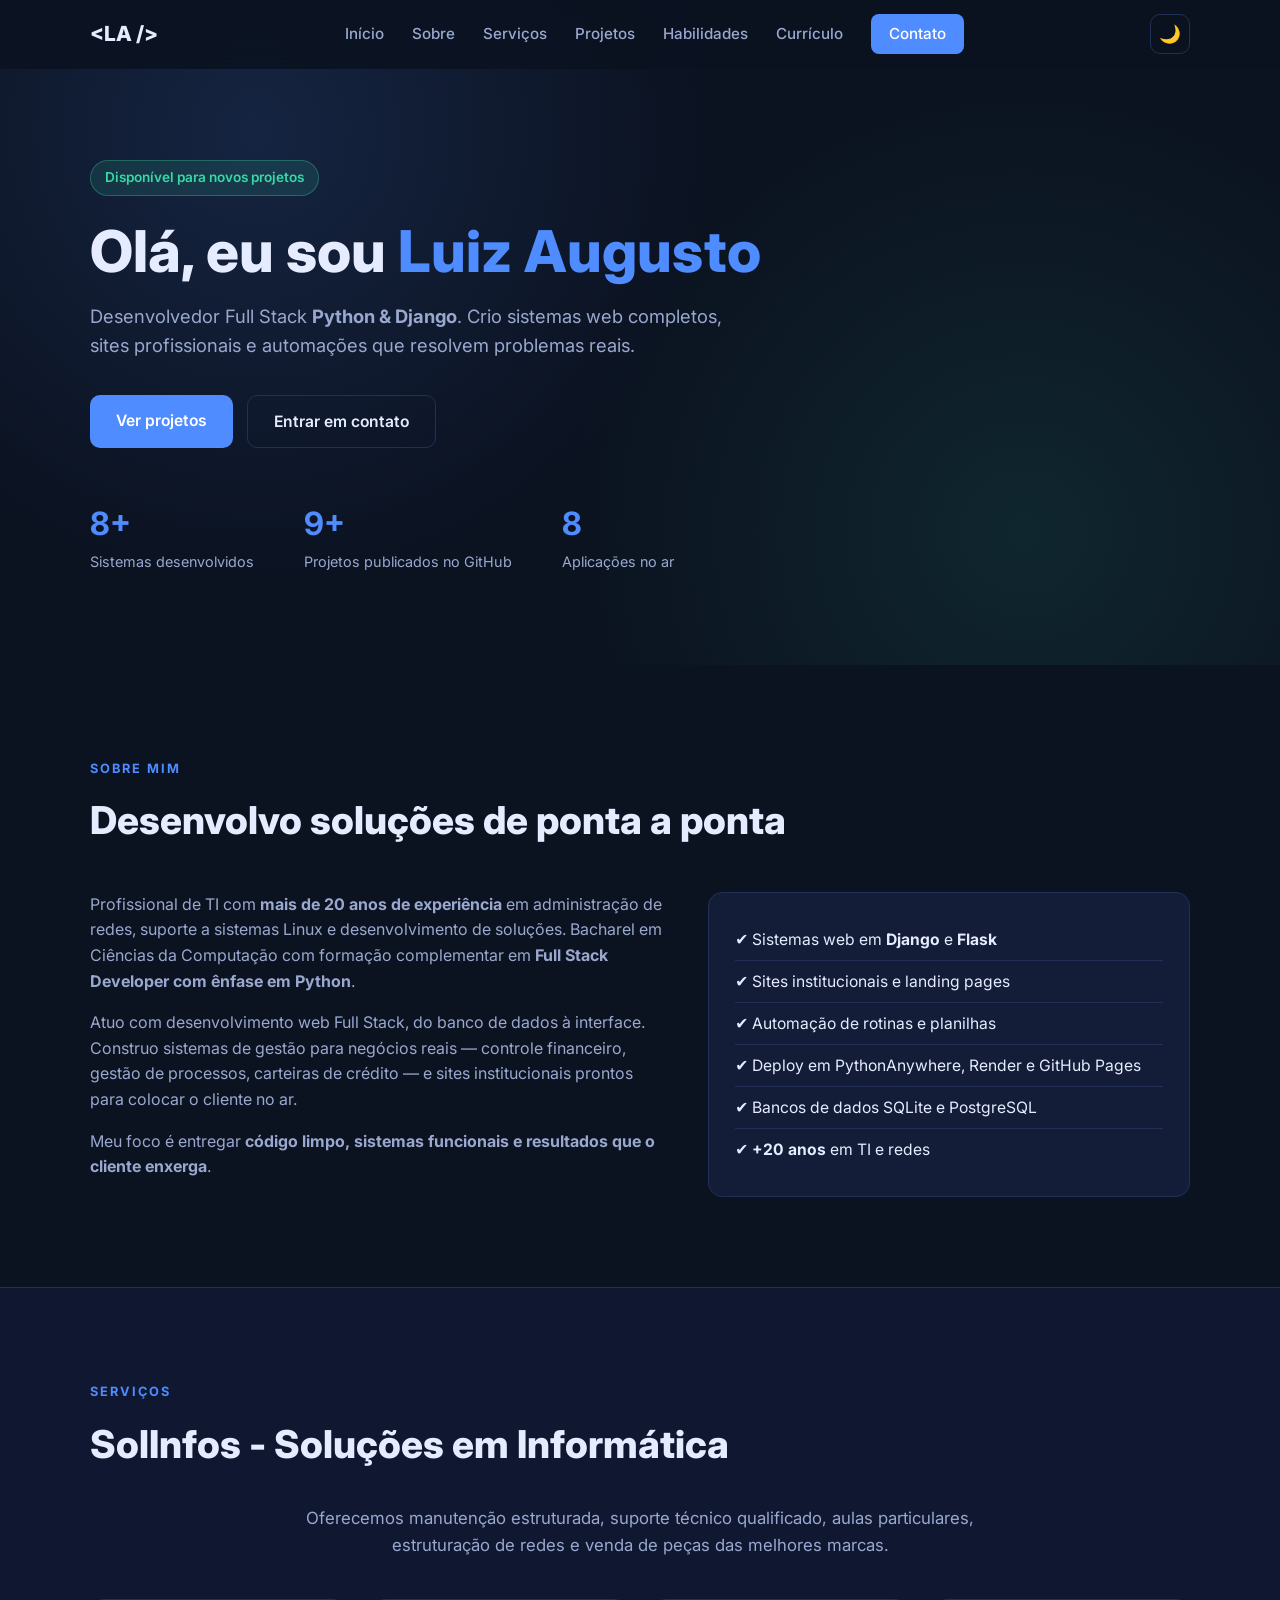
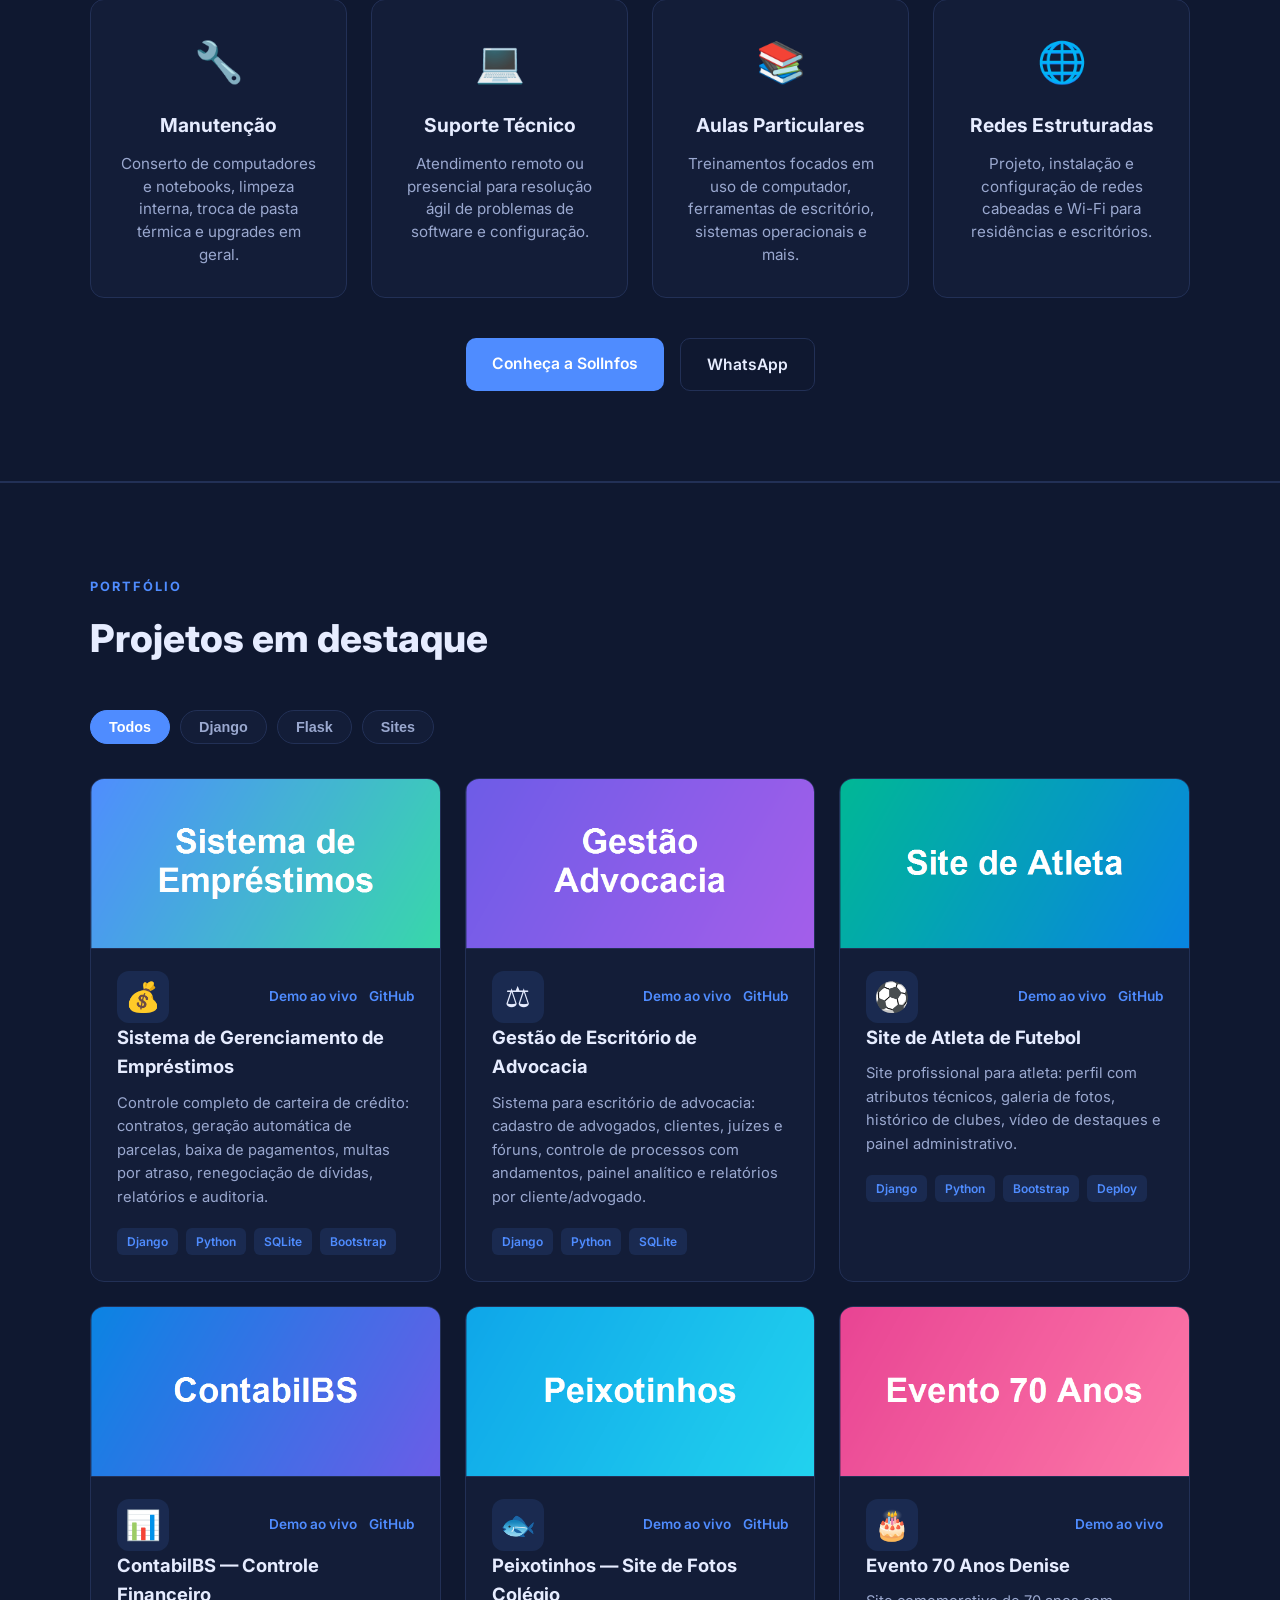
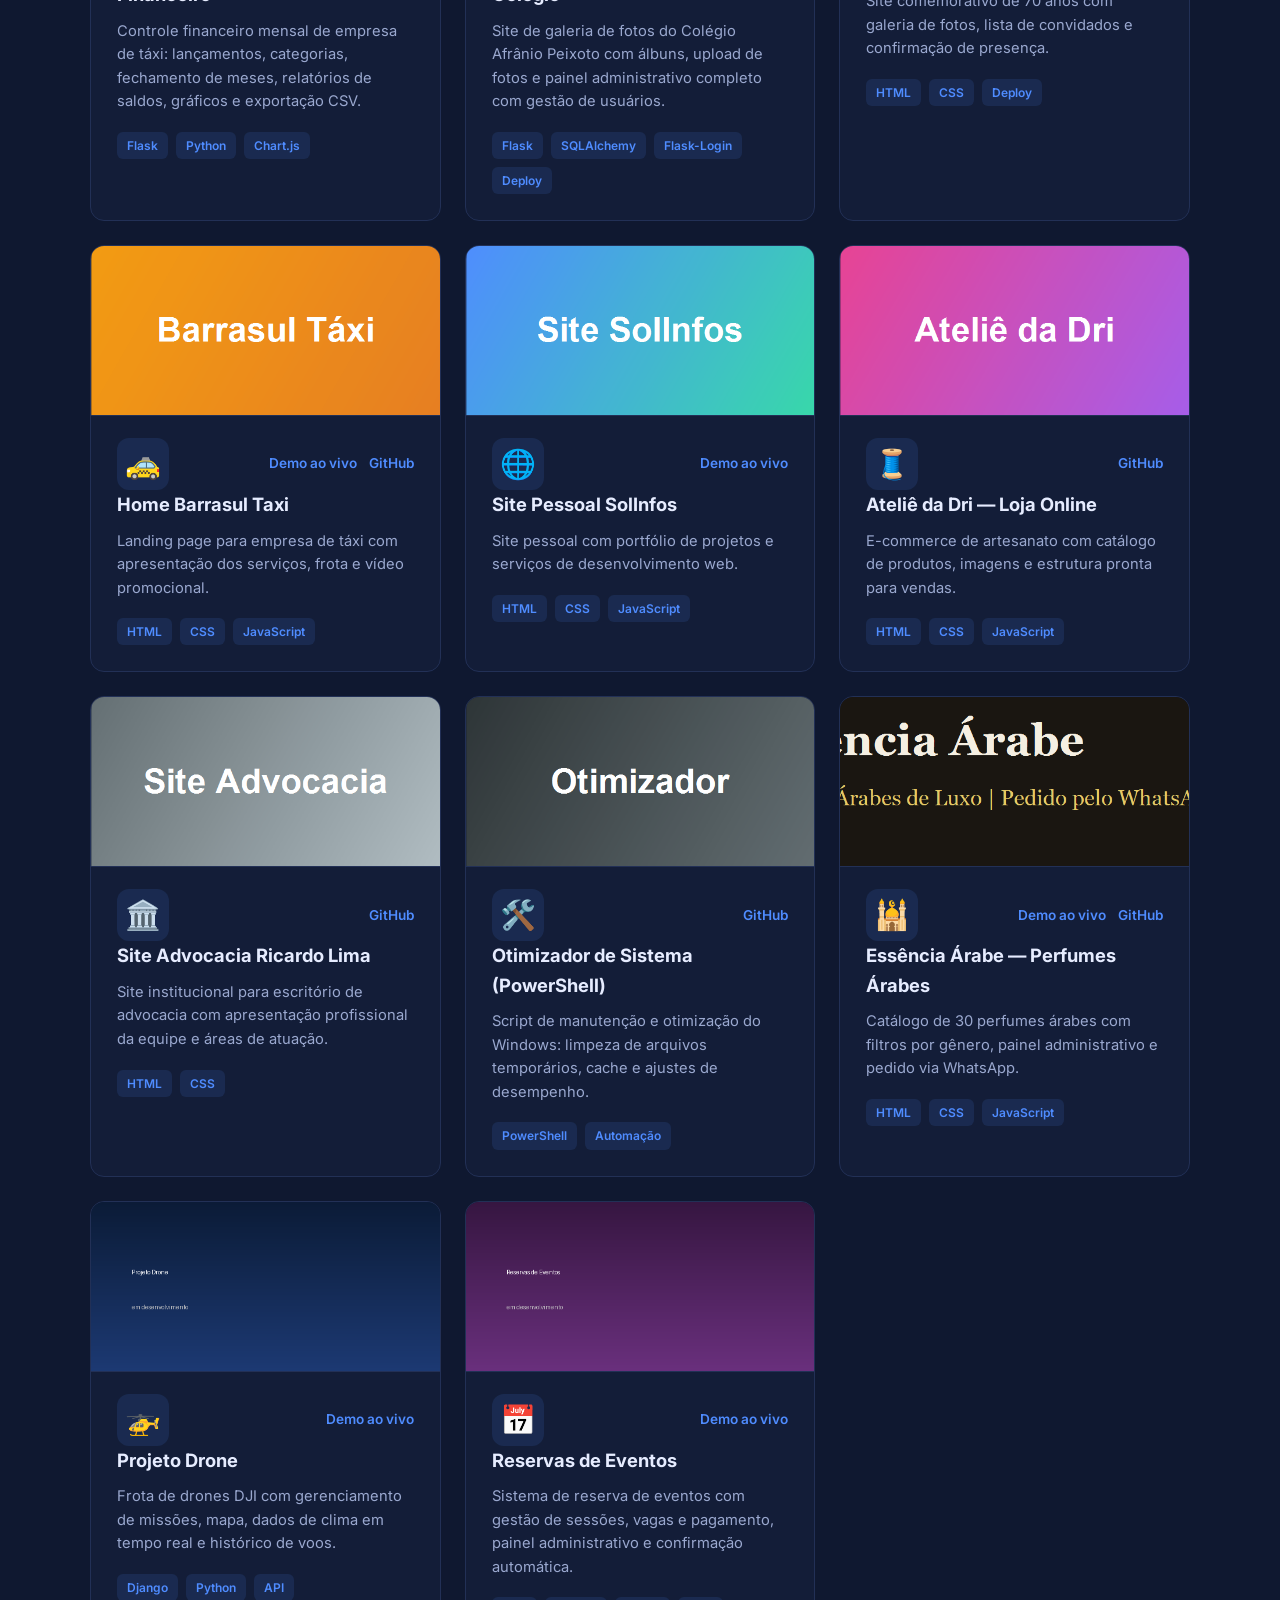
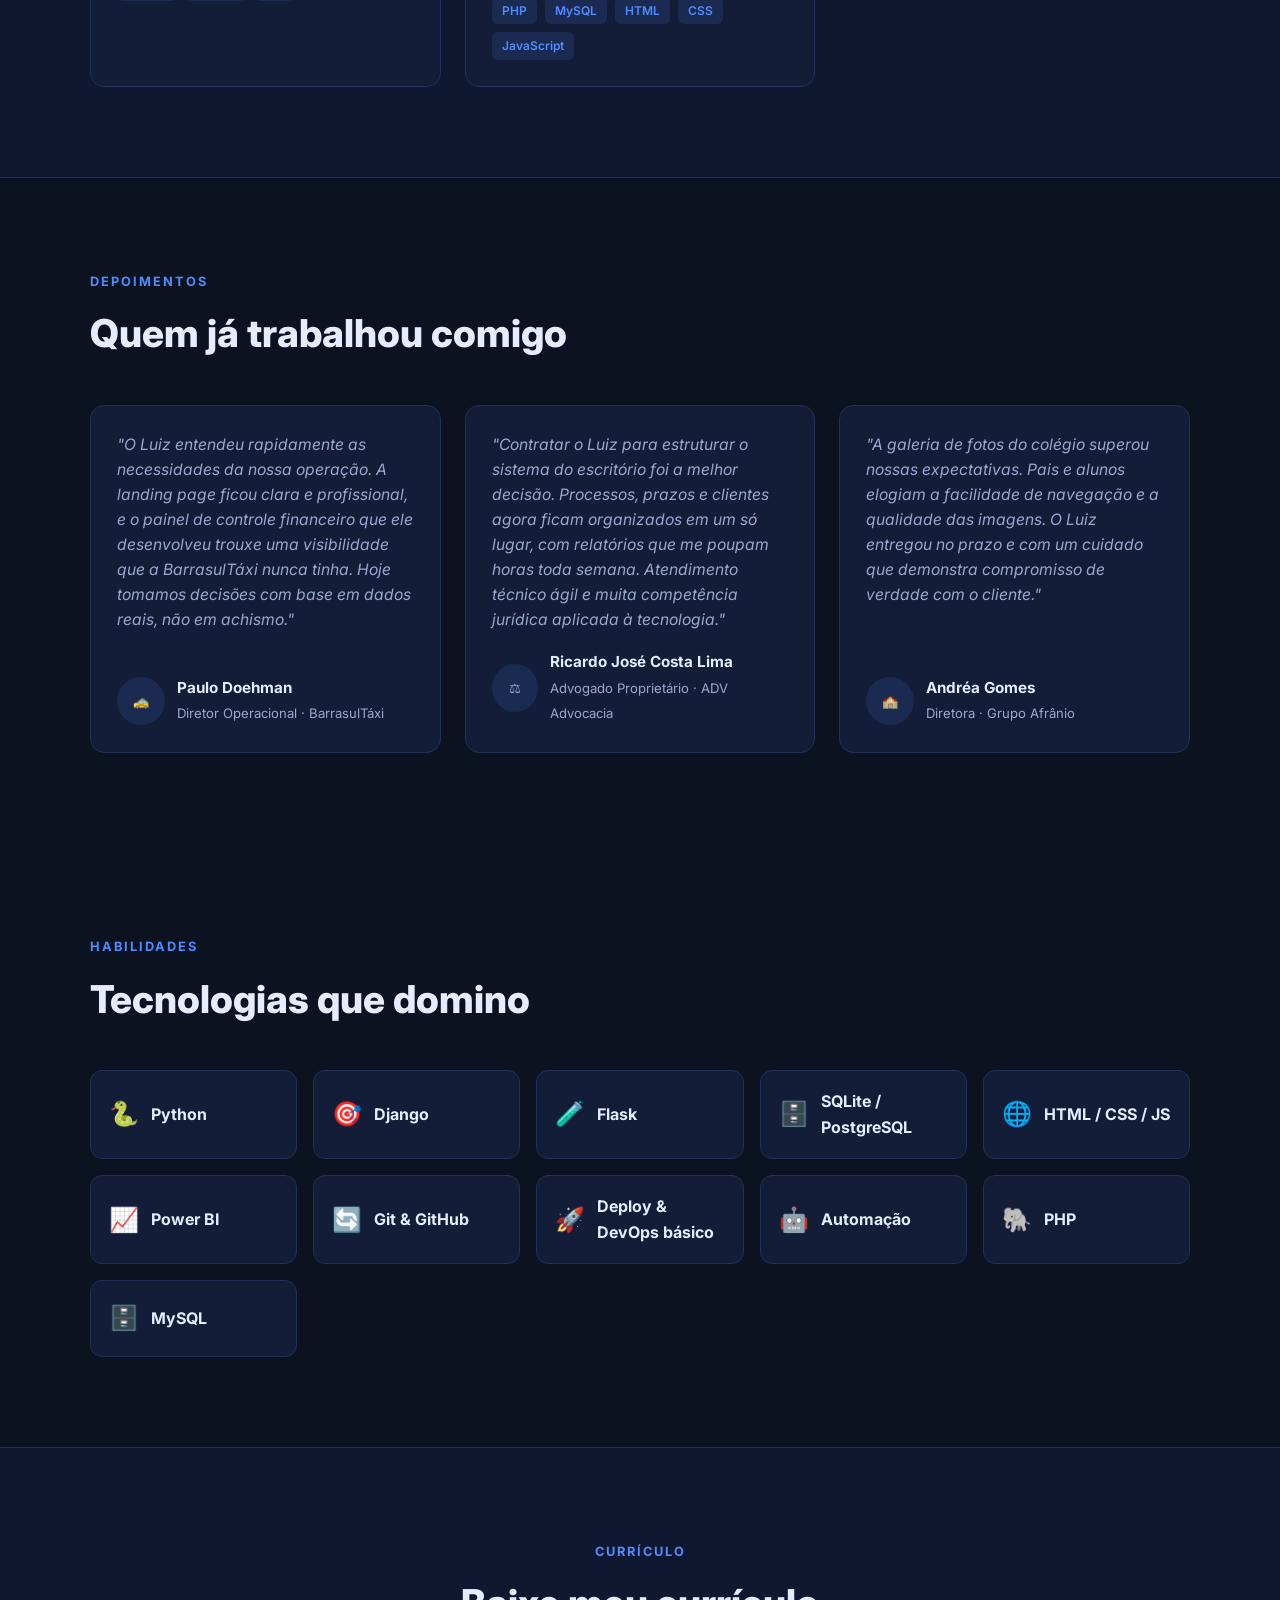
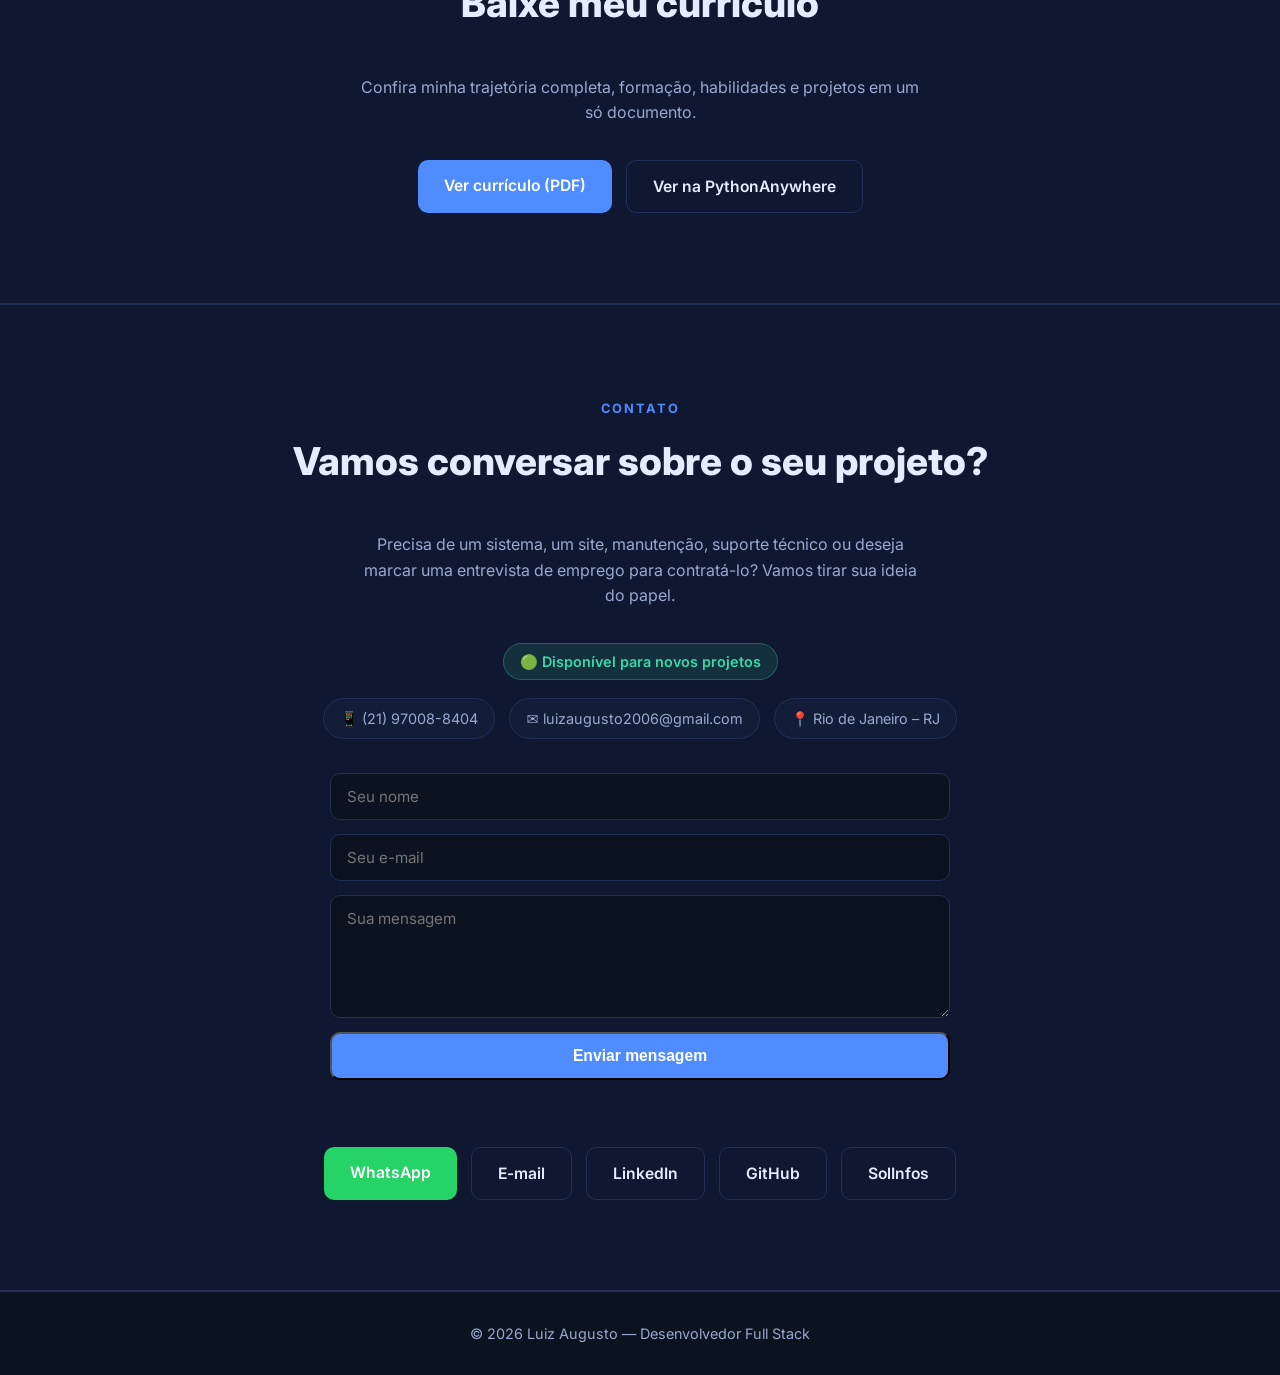
==== commit 7cea99b4: "Adiciona 3 novos projetos: Essencia Arabe, Projeto Drone, Reservas de Eventos e habilidades PHP/MySQ" ====
--- a/index.html
+++ b/index.html
@@ -5,8 +5,10 @@
   <meta name="viewport" content="width=device-width, initial-scale=1.0">
   <title>Luiz Augusto — Portfólio | Desenvolvedor Full Stack</title>
   <meta name="description" content="Portfólio de Luiz Augusto, desenvolvedor Full Stack Python/Django. Sistemas web, sites e automação.">
+  <link rel="canonical" href="https://luizaugusto2006.github.io/">
   <meta name="theme-color" content="#0b1220">
-  <meta name="google-site-verification" content="COLE_AQUI_SEU_CODIGO">
+  <meta name="google-site-verification" content="Ioq6EYqipb6OEqjNMzD7FlkRqjugCpdXT2gvXvd77PQ">
+  <meta name="google-site-verification" content="8bFgPx0vz7F08WA89sfBLQXGPsEqFPS4zmL3VnGc9Js">
   <meta property="og:type" content="website">
   <meta property="og:title" content="Luiz Augusto — Desenvolvedor Full Stack">
   <meta property="og:description" content="Desenvolvedor Full Stack Python &amp; Django. Sistemas web, sites e automação.">
@@ -310,6 +312,46 @@
           <div class="tags"><span>PowerShell</span><span>Automação</span></div>
         </article>
 
+        <article class="card" data-categorias="site">
+          <img class="card-thumb" src="img/projetos/perfumes.png" alt="Essência Árabe — Perfumes Árabes" loading="lazy">
+          <div class="card-top">
+            <span class="card-icon">🕌</span>
+            <div class="card-links">
+              <a href="https://luizaugusto2006.github.io/perfumes/" target="_blank" rel="noopener" title="Ver no ar">Demo ao vivo</a>
+              <a href="https://github.com/luizaugusto2006/perfumes" target="_blank" rel="noopener" title="GitHub">GitHub</a>
+            </div>
+          </div>
+          <h3>Essência Árabe — Perfumes Árabes</h3>
+          <p>Catálogo de 30 perfumes árabes com filtros por gênero, painel administrativo e pedido via WhatsApp.</p>
+          <div class="tags"><span>HTML</span><span>CSS</span><span>JavaScript</span></div>
+        </article>
+
+        <article class="card" data-categorias="django">
+          <img class="card-thumb" src="img/projetos/drone.png" alt="Projeto Drone — Frota UAV" loading="lazy">
+          <div class="card-top">
+            <span class="card-icon">🚁</span>
+            <div class="card-links">
+              <a href="https://drone.pythonanywhere.com/" target="_blank" rel="noopener" title="Ver no ar">Demo ao vivo</a>
+            </div>
+          </div>
+          <h3>Projeto Drone</h3>
+          <p>Frota de drones DJI com gerenciamento de missões, mapa, dados de clima em tempo real e histórico de voos.</p>
+          <div class="tags"><span>Django</span><span>Python</span><span>API</span></div>
+        </article>
+
+        <article class="card" data-categorias="site">
+          <img class="card-thumb" src="img/projetos/reservas.png" alt="Reservas de Eventos" loading="lazy">
+          <div class="card-top">
+            <span class="card-icon">📅</span>
+            <div class="card-links">
+              <a href="https://reservas.pythonanywhere.com/" target="_blank" rel="noopener" title="Ver no ar">Demo ao vivo</a>
+            </div>
+          </div>
+          <h3>Reservas de Eventos</h3>
+          <p>Sistema de reserva de eventos com gestão de sessões, vagas e pagamento, painel administrativo e confirmação automática.</p>
+          <div class="tags"><span>PHP</span><span>MySQL</span><span>HTML</span><span>CSS</span><span>JavaScript</span></div>
+        </article>
+
       </div>
     </div>
   </section>
@@ -360,6 +402,8 @@
         <div class="skill-item"><span class="skill-icon">🔄</span><strong>Git &amp; GitHub</strong></div>
         <div class="skill-item"><span class="skill-icon">🚀</span><strong>Deploy &amp; DevOps básico</strong></div>
         <div class="skill-item"><span class="skill-icon">🤖</span><strong>Automação</strong></div>
+        <div class="skill-item"><span class="skill-icon">🐘</span><strong>PHP</strong></div>
+        <div class="skill-item"><span class="skill-icon">🗄️</span><strong>MySQL</strong></div>
       </div>
     </div>
   </section>
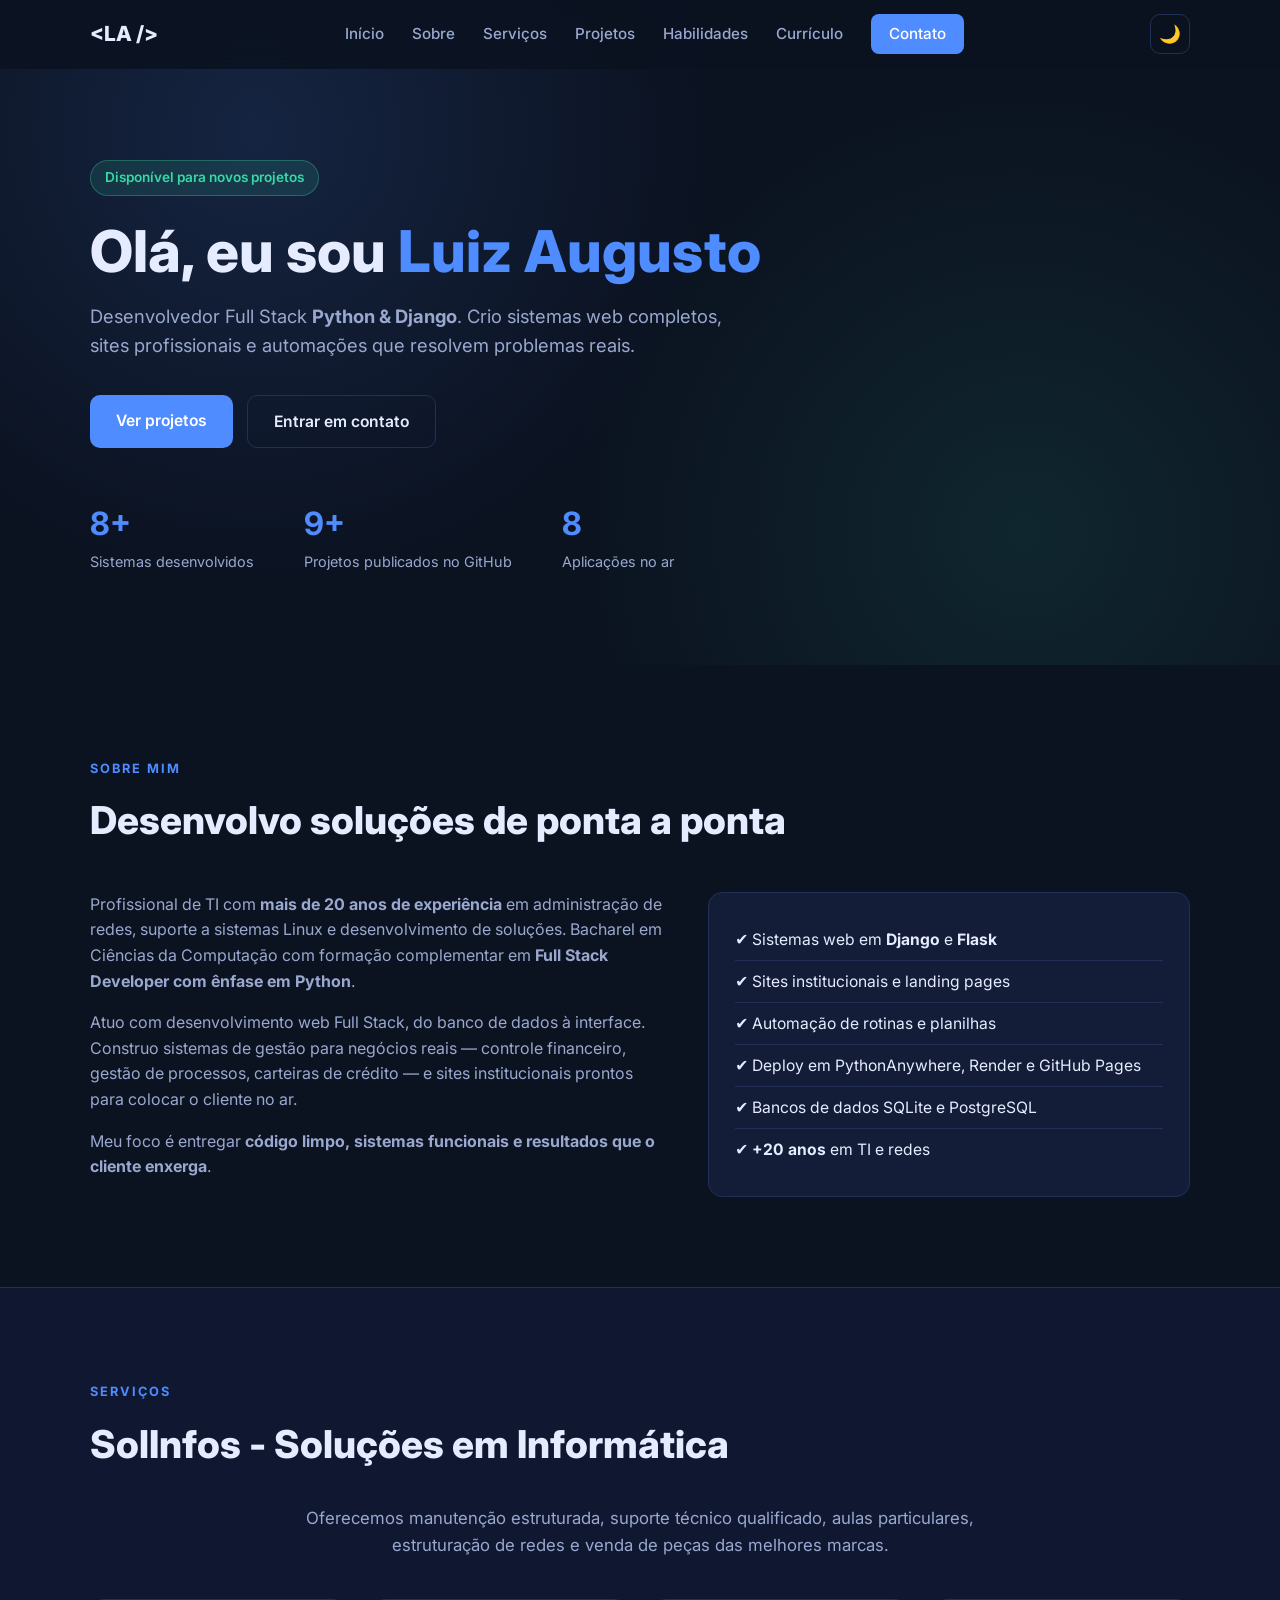
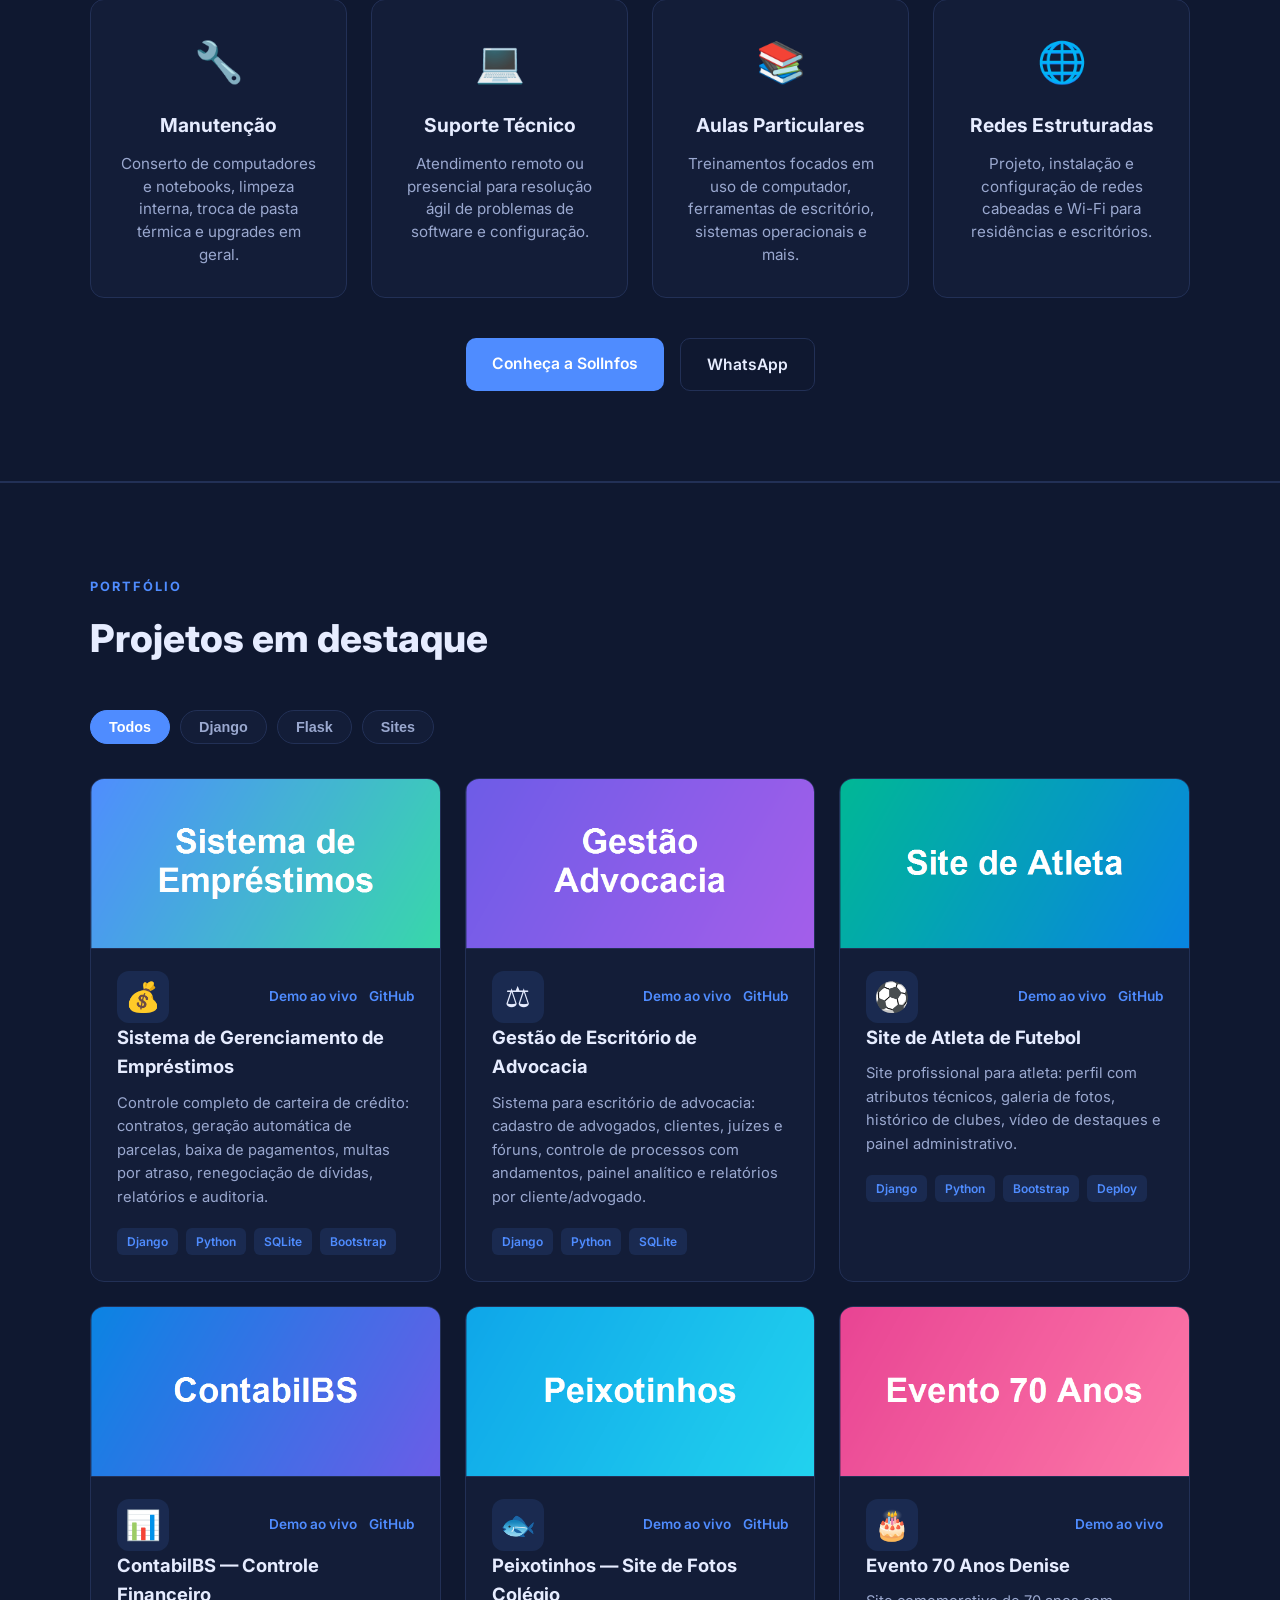
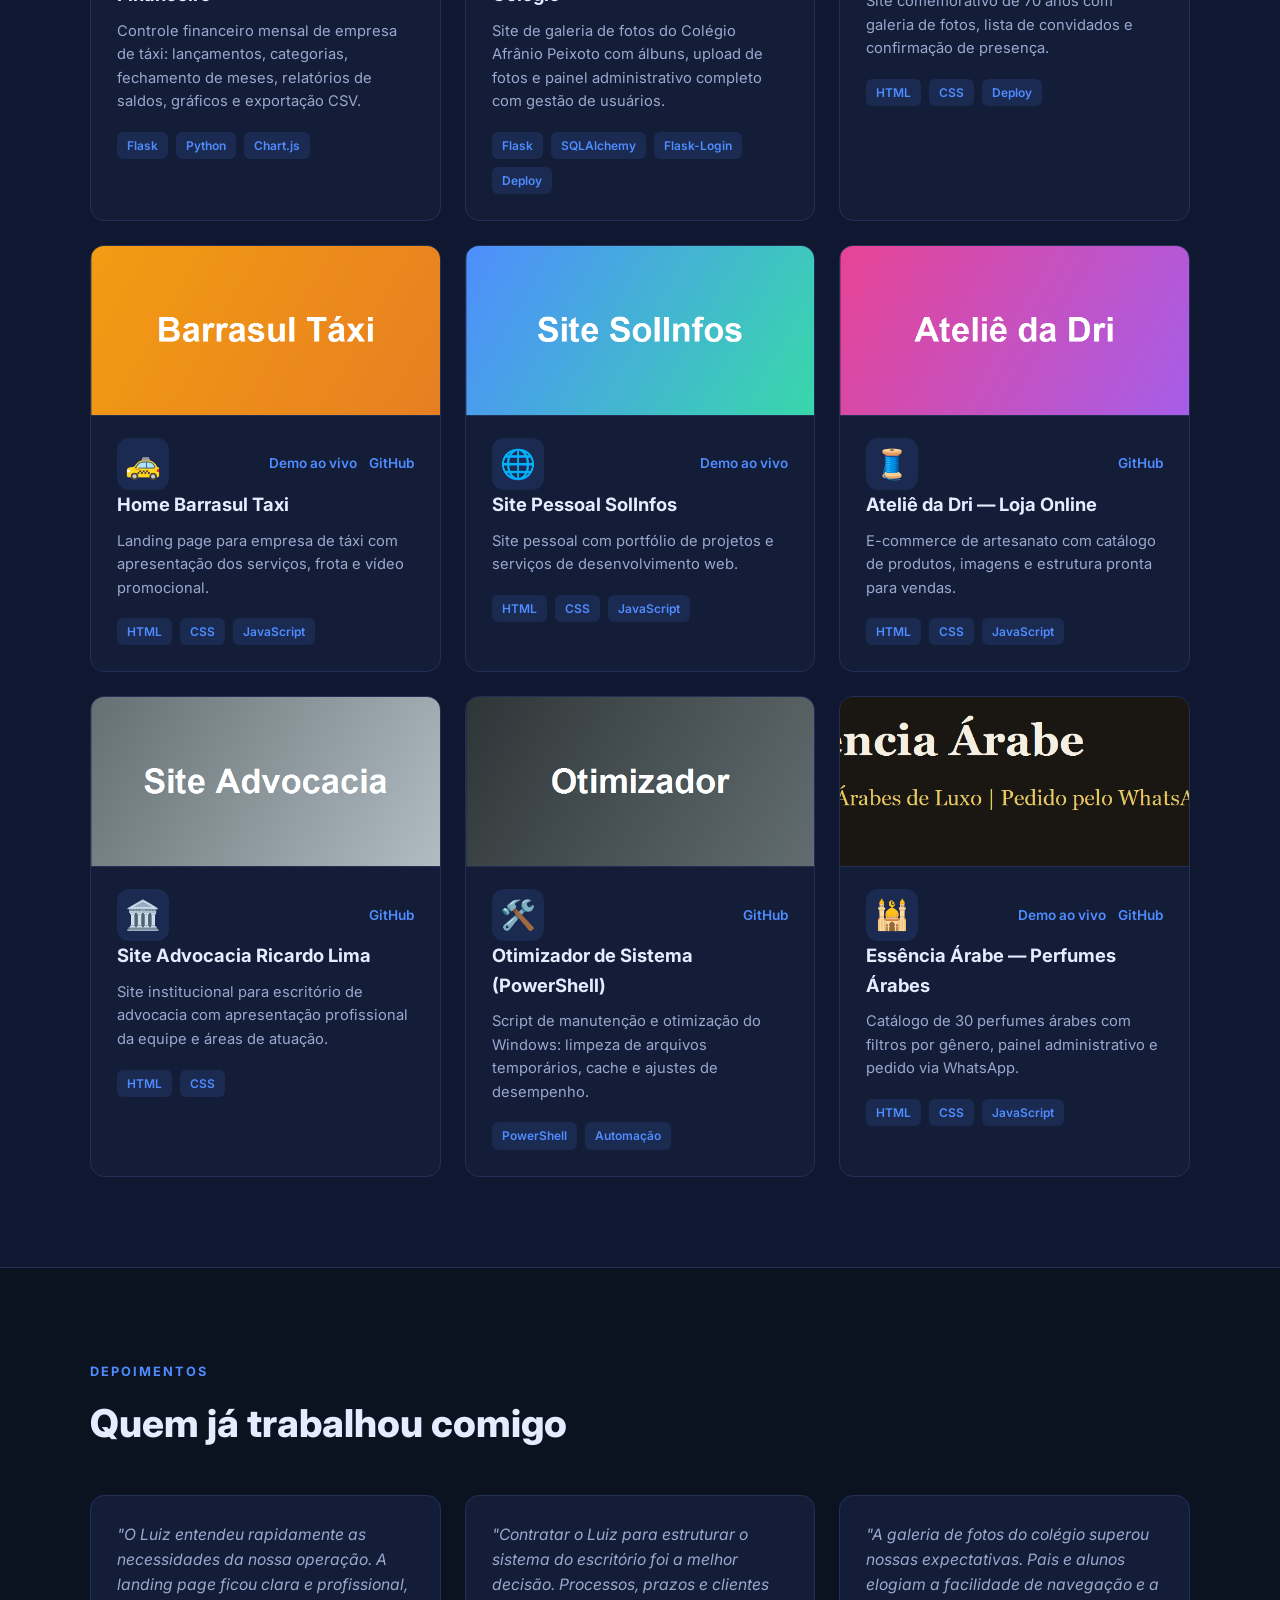
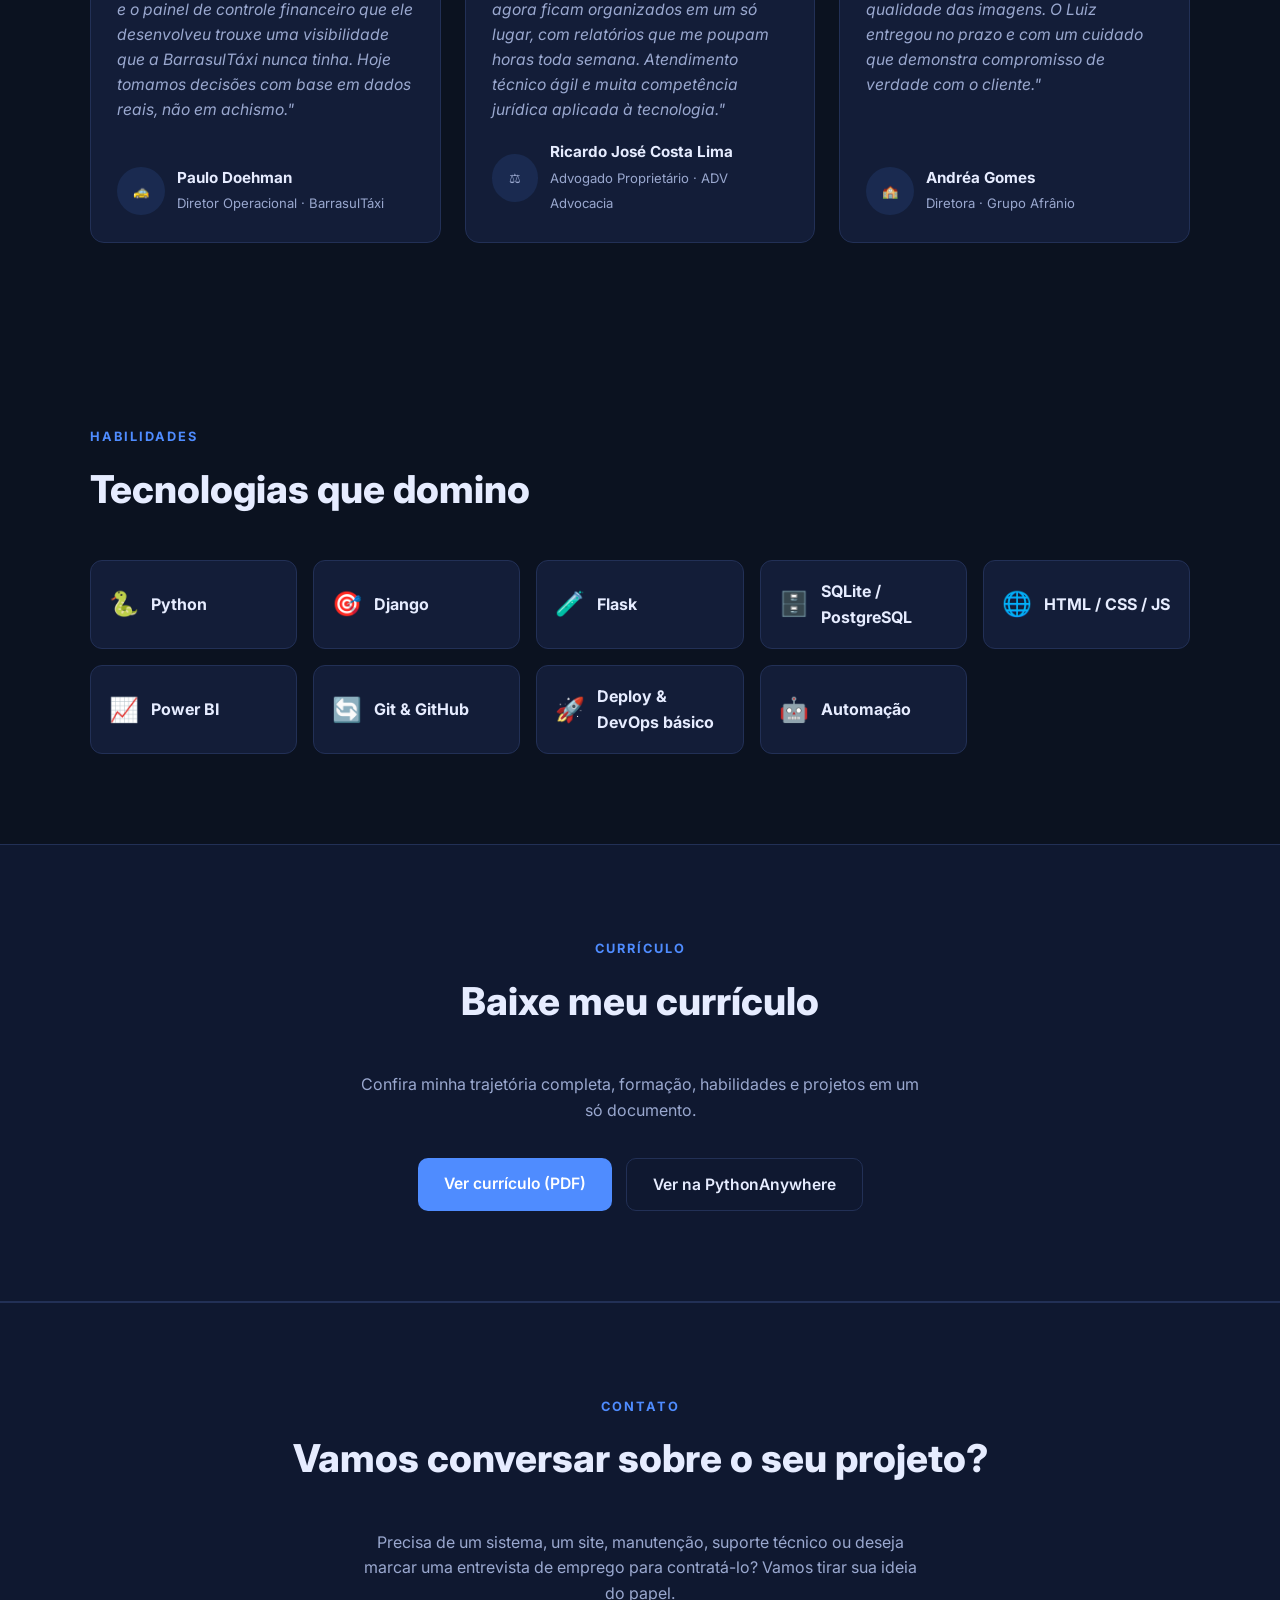
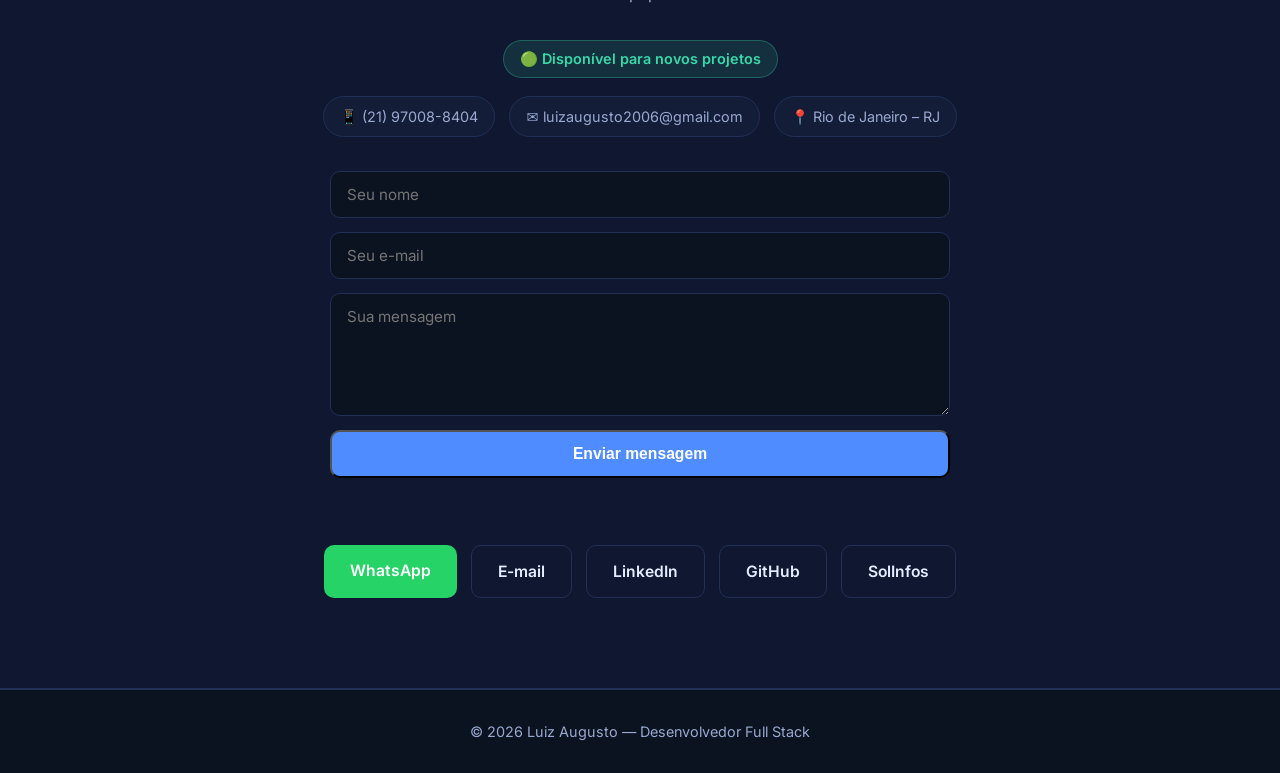
==== commit 1774a229: "Remove projetos Drone e Reservas de Eventos (nao sao meus) e habilidades PHP/MySQL" ====
--- a/index.html
+++ b/index.html
@@ -326,31 +326,7 @@
           <div class="tags"><span>HTML</span><span>CSS</span><span>JavaScript</span></div>
         </article>
 
-        <article class="card" data-categorias="django">
-          <img class="card-thumb" src="img/projetos/drone.png" alt="Projeto Drone — Frota UAV" loading="lazy">
-          <div class="card-top">
-            <span class="card-icon">🚁</span>
-            <div class="card-links">
-              <a href="https://drone.pythonanywhere.com/" target="_blank" rel="noopener" title="Ver no ar">Demo ao vivo</a>
-            </div>
-          </div>
-          <h3>Projeto Drone</h3>
-          <p>Frota de drones DJI com gerenciamento de missões, mapa, dados de clima em tempo real e histórico de voos.</p>
-          <div class="tags"><span>Django</span><span>Python</span><span>API</span></div>
-        </article>
-
-        <article class="card" data-categorias="site">
-          <img class="card-thumb" src="img/projetos/reservas.png" alt="Reservas de Eventos" loading="lazy">
-          <div class="card-top">
-            <span class="card-icon">📅</span>
-            <div class="card-links">
-              <a href="https://reservas.pythonanywhere.com/" target="_blank" rel="noopener" title="Ver no ar">Demo ao vivo</a>
-            </div>
-          </div>
-          <h3>Reservas de Eventos</h3>
-          <p>Sistema de reserva de eventos com gestão de sessões, vagas e pagamento, painel administrativo e confirmação automática.</p>
-          <div class="tags"><span>PHP</span><span>MySQL</span><span>HTML</span><span>CSS</span><span>JavaScript</span></div>
-        </article>
+
 
       </div>
     </div>
@@ -402,8 +378,6 @@
         <div class="skill-item"><span class="skill-icon">🔄</span><strong>Git &amp; GitHub</strong></div>
         <div class="skill-item"><span class="skill-icon">🚀</span><strong>Deploy &amp; DevOps básico</strong></div>
         <div class="skill-item"><span class="skill-icon">🤖</span><strong>Automação</strong></div>
-        <div class="skill-item"><span class="skill-icon">🐘</span><strong>PHP</strong></div>
-        <div class="skill-item"><span class="skill-icon">🗄️</span><strong>MySQL</strong></div>
       </div>
     </div>
   </section>
